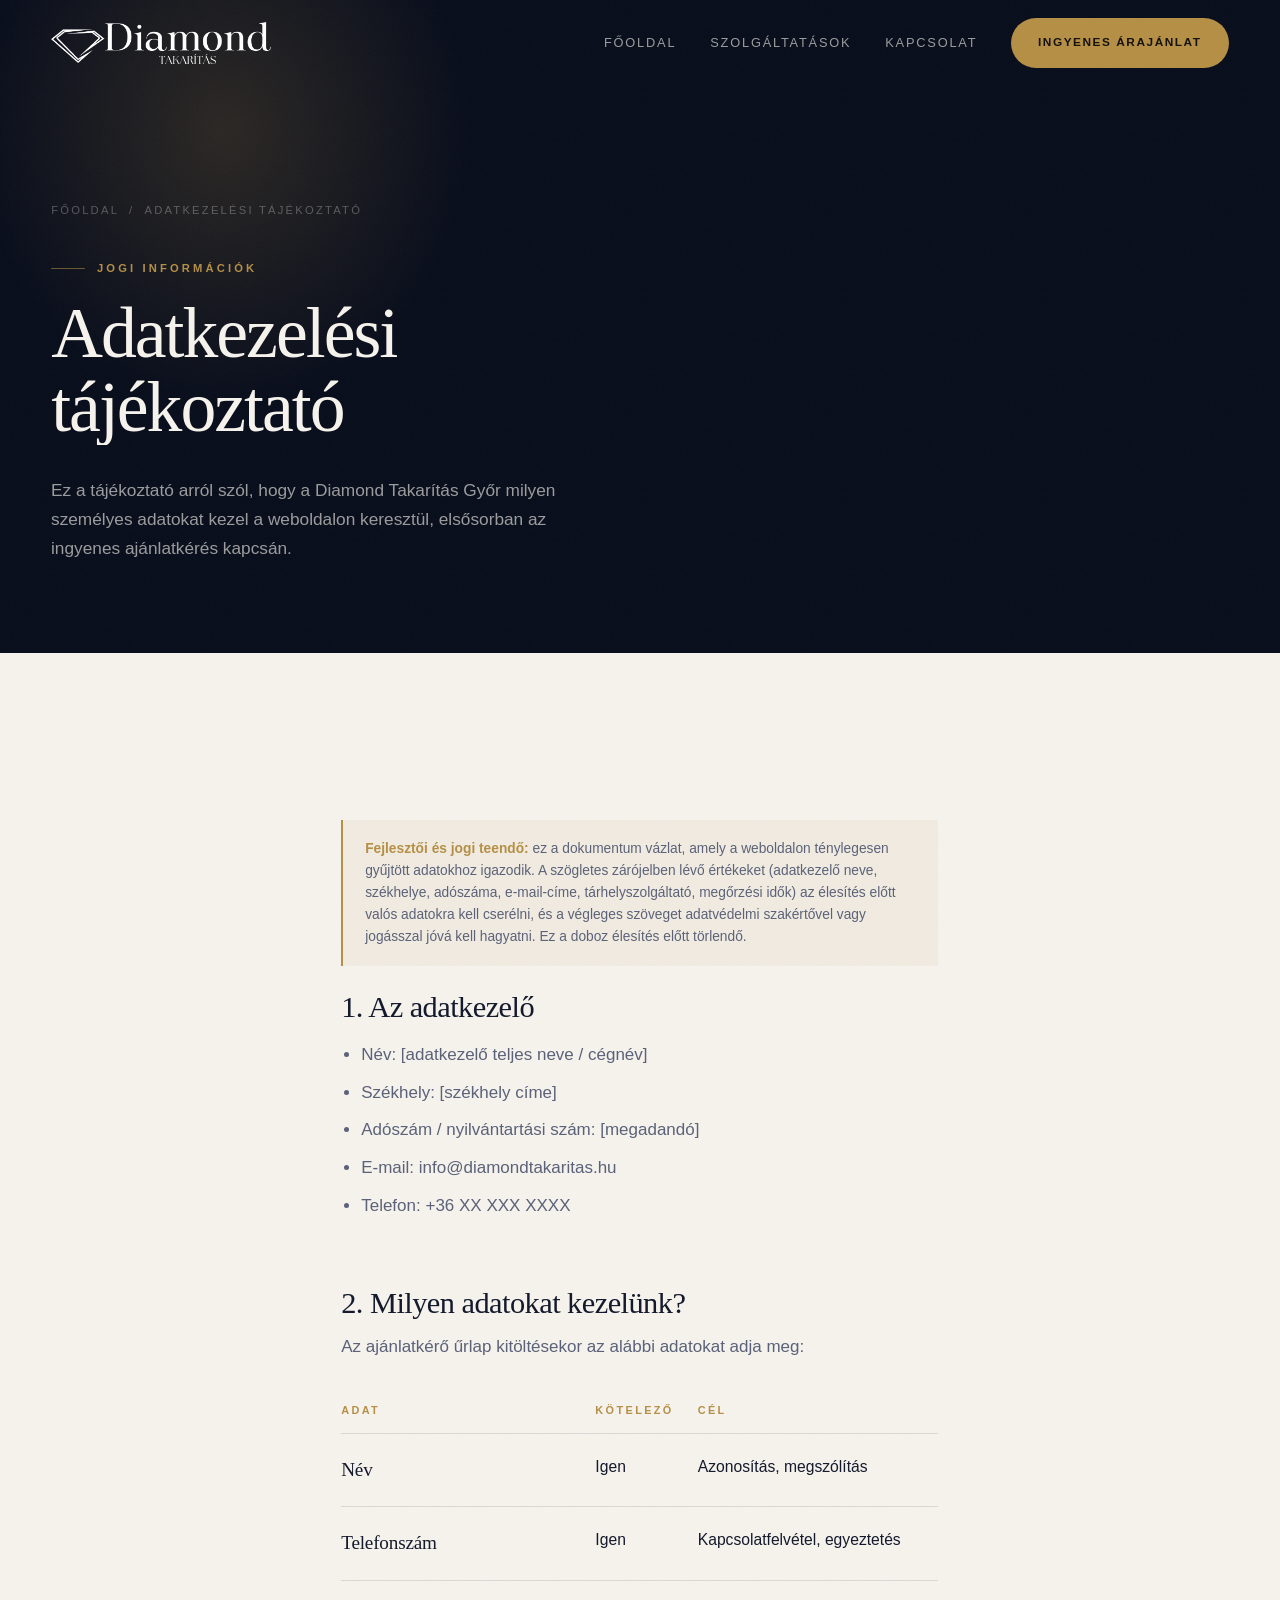
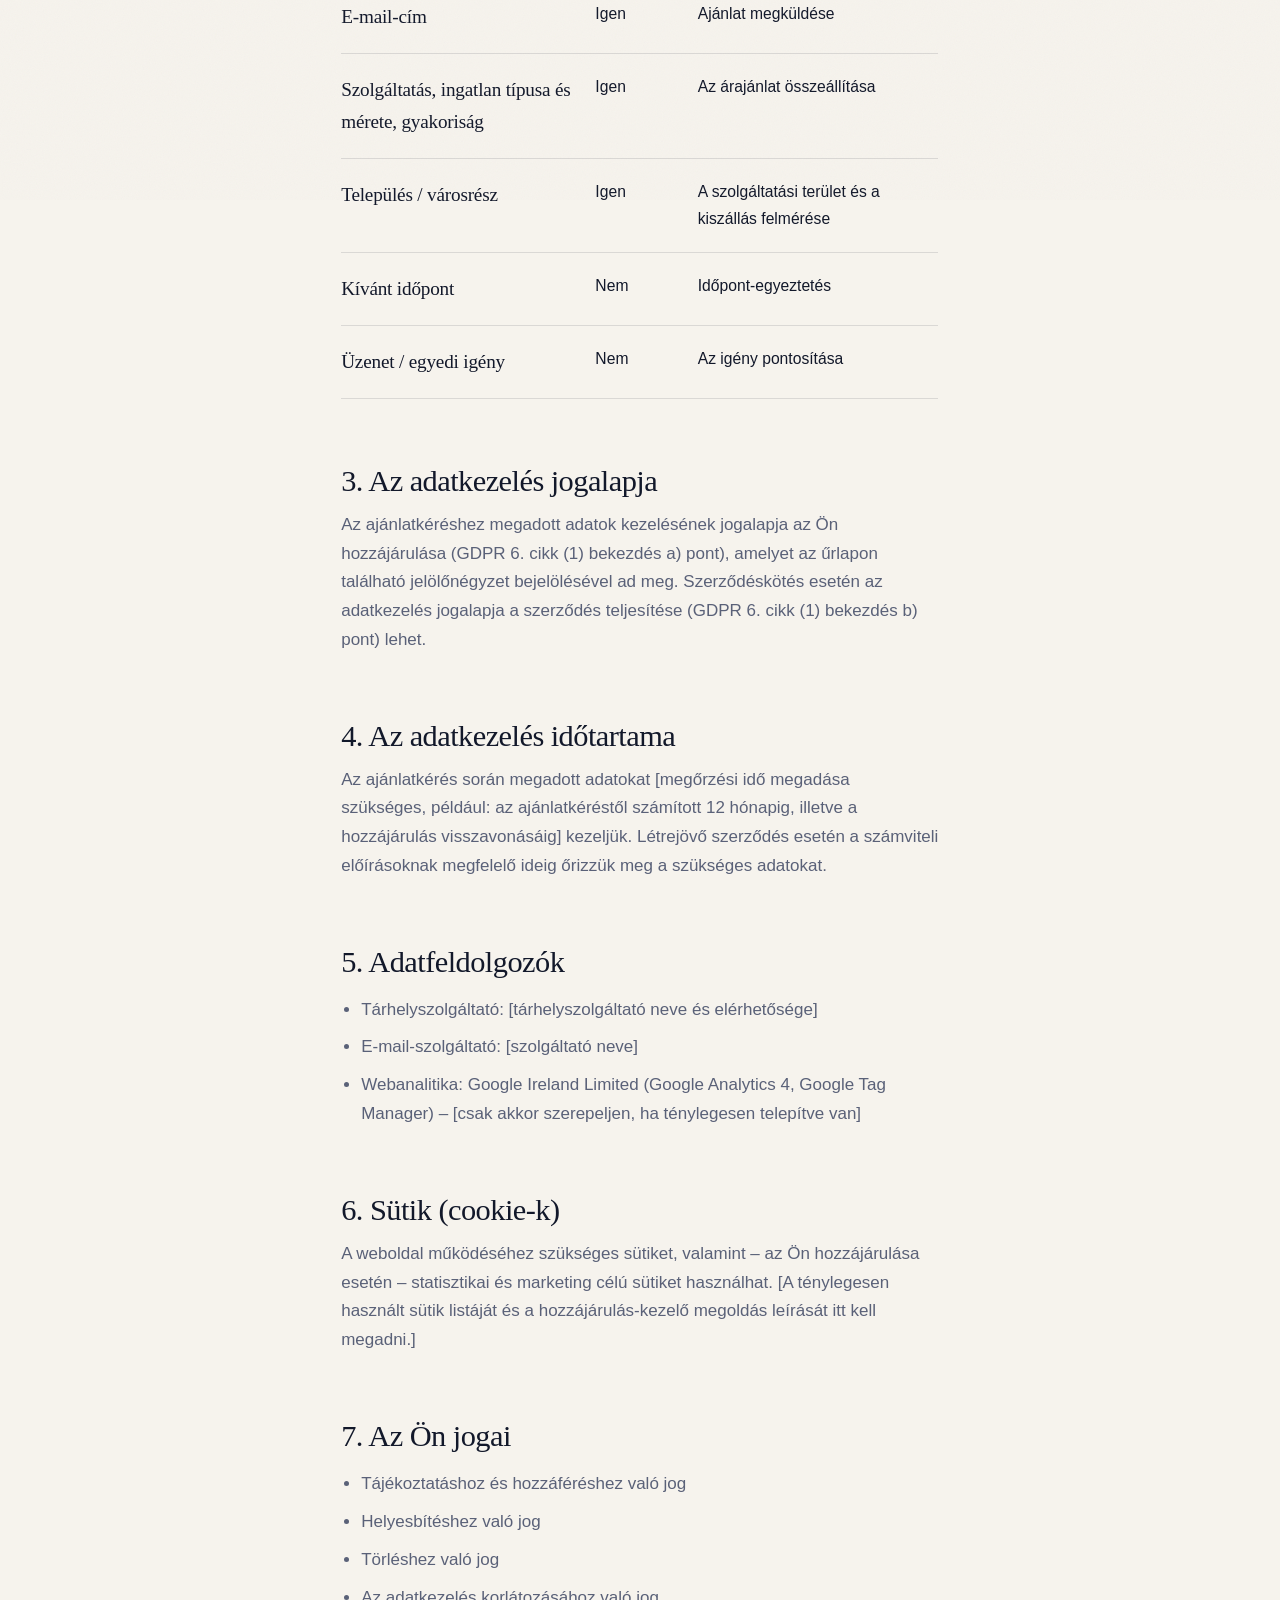
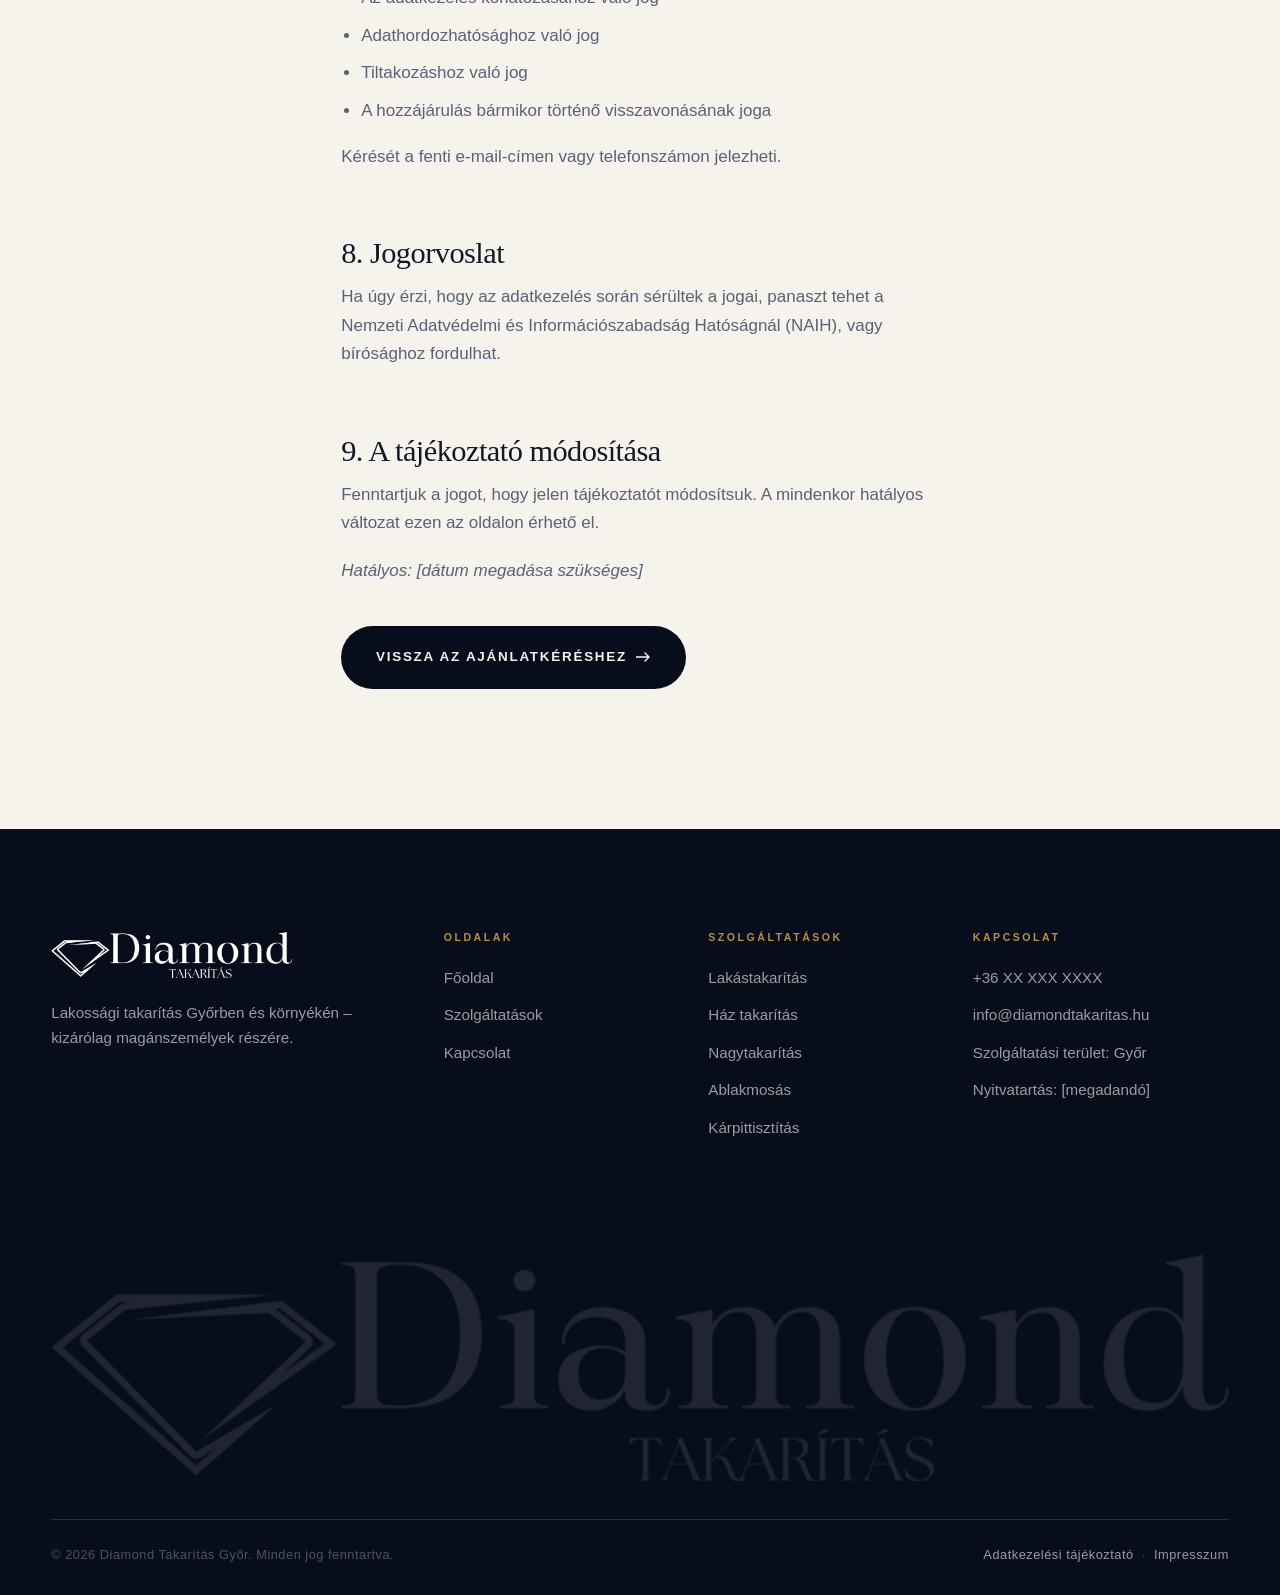
==== site/adatkezelesi-tajekoztato/index.html @ 0cb07acb "Add Diamond Takarítás Győr static site Five-page Hungarian site built from the SEO/content specifica" ====
<!DOCTYPE html>
<html lang="hu">
<head>
<meta charset="utf-8">
<meta name="viewport" content="width=device-width, initial-scale=1">

<!-- ===== SEO metaadatok (specifikáció szerint) ===== -->
<title>Adatkezelési tájékoztató | Diamond Takarítás Győr</title>
<meta name="description" content="A Diamond Takarítás Győr adatkezelési tájékoztatója: milyen adatokat kezelünk az ajánlatkérő űrlapon, milyen célból és meddig.">
<link rel="canonical" href="https://diamondtakaritas.hu/adatkezelesi-tajekoztato/">
<meta name="robots" content="index, follow">

<meta property="og:type" content="website">
<meta property="og:locale" content="hu_HU">
<meta property="og:site_name" content="Diamond Takarítás Győr">
<meta property="og:url" content="https://diamondtakaritas.hu/adatkezelesi-tajekoztato/">
<meta property="og:title" content="Adatkezelési tájékoztató | Diamond Takarítás Győr">
<meta property="og:description" content="Tájékoztatás az ajánlatkéréshez megadott személyes adatok kezeléséről.">
<meta property="og:image" content="https://diamondtakaritas.hu/assets/img/og-diamond-takaritas-gyor.jpg">
<meta property="og:image:width" content="1200">
<meta property="og:image:height" content="630">
<meta property="og:image:alt" content="Világos, rendezett nappali és konyha egy otthonban">
<meta name="twitter:card" content="summary_large_image">

<meta name="theme-color" content="#080D1B">
<link rel="icon" href="../assets/img/favicon.ico" sizes="any">
<link rel="apple-touch-icon" href="../assets/img/apple-touch-icon.png">
<link rel="stylesheet" href="../assets/css/style.css">

<!-- FEJLESZTŐI TEENDŐ: Google Tag Manager konténer (GTM-XXXXXXX) beillesztése ide -->

</head>
<body>

<div class="progress" aria-hidden="true"></div>
<div class="grain" aria-hidden="true"></div>
<a class="skip-link" href="#tartalom">Ugrás a tartalomra</a>

<header class="header">
  <div class="container header__inner">
    <a class="logo" href="../" aria-label="Diamond Takarítás Győr – főoldal">
      <img class="logo__img" src="../assets/img/logo-feher-400.webp"
           srcset="../assets/img/logo-feher-400.webp 400w, ../assets/img/logo-feher-800.webp 800w"
           sizes="200px" width="400" height="76"
           alt="Diamond Takarítás Győr">
    </a>

    <button class="nav-toggle" type="button" aria-expanded="false" aria-controls="fonavigacio" aria-label="Menü megnyitása">
      <span></span><span></span><span></span>
    </button>

    <nav class="nav" id="fonavigacio" aria-label="Fő navigáció">
      <a class="nav__link" href="../">Főoldal</a>
      <a class="nav__link" href="../szolgaltatasok/">Szolgáltatások</a>
      <a class="nav__link" href="../kapcsolat/">Kapcsolat</a>
      <a class="btn" href="../kapcsolat/#arajanlat" data-cta="Ingyenes árajánlat" data-position="fejlec"><span>Ingyenes árajánlat</span></a>
    </nav>
  </div>
</header>

<main id="tartalom">

  <section class="page-head">
    <div class="container page-head__inner">
      <nav class="breadcrumb" aria-label="Morzsamenü">
        <a href="../">Főoldal</a> <span aria-hidden="true">/</span> <span>Adatkezelési tájékoztató</span>
      </nav>
      <span class="label" data-reveal="fade">Jogi információk</span>
      <h1 data-split>Adatkezelési tájékoztató</h1>
      <p data-reveal style="--delay:.3s">Ez a tájékoztató arról szól, hogy a Diamond Takarítás Győr milyen személyes adatokat kezel a weboldalon keresztül, elsősorban az ingyenes ajánlatkérés kapcsán.</p>
    </div>
  </section>

  <section class="section s-ivory">
    <div class="container legal" data-reveal>

      <div class="dev-note">
        <strong>Fejlesztői és jogi teendő:</strong> ez a dokumentum vázlat, amely a weboldalon ténylegesen gyűjtött adatokhoz igazodik. A szögletes zárójelben lévő értékeket (adatkezelő neve, székhelye, adószáma, e-mail-címe, tárhelyszolgáltató, megőrzési idők) az élesítés előtt valós adatokra kell cserélni, és a végleges szöveget adatvédelmi szakértővel vagy jogásszal jóvá kell hagyatni. Ez a doboz élesítés előtt törlendő.
      </div>

      <h2>1. Az adatkezelő</h2>
      <ul>
        <li>Név: [adatkezelő teljes neve / cégnév]</li>
        <li>Székhely: [székhely címe]</li>
        <li>Adószám / nyilvántartási szám: [megadandó]</li>
        <li>E-mail: <a href="mailto:info@diamondtakaritas.hu">info@diamondtakaritas.hu</a></li>
        <li>Telefon: <a href="tel:+36XXXXXXXXX">+36 XX XXX XXXX</a></li>
      </ul>

      <h2>2. Milyen adatokat kezelünk?</h2>
      <p>Az ajánlatkérő űrlap kitöltésekor az alábbi adatokat adja meg:</p>
      <div class="table-wrap">
        <table>
          <thead><tr><th scope="col">Adat</th><th scope="col">Kötelező</th><th scope="col">Cél</th></tr></thead>
          <tbody>
            <tr><th scope="row">Név</th><td>Igen</td><td>Azonosítás, megszólítás</td></tr>
            <tr><th scope="row">Telefonszám</th><td>Igen</td><td>Kapcsolatfelvétel, egyeztetés</td></tr>
            <tr><th scope="row">E-mail-cím</th><td>Igen</td><td>Ajánlat megküldése</td></tr>
            <tr><th scope="row">Szolgáltatás, ingatlan típusa és mérete, gyakoriság</th><td>Igen</td><td>Az árajánlat összeállítása</td></tr>
            <tr><th scope="row">Település / városrész</th><td>Igen</td><td>A szolgáltatási terület és a kiszállás felmérése</td></tr>
            <tr><th scope="row">Kívánt időpont</th><td>Nem</td><td>Időpont-egyeztetés</td></tr>
            <tr><th scope="row">Üzenet / egyedi igény</th><td>Nem</td><td>Az igény pontosítása</td></tr>
          </tbody>
        </table>
      </div>

      <h2>3. Az adatkezelés jogalapja</h2>
      <p>Az ajánlatkéréshez megadott adatok kezelésének jogalapja az Ön hozzájárulása (GDPR 6. cikk (1) bekezdés a) pont), amelyet az űrlapon található jelölőnégyzet bejelölésével ad meg. Szerződéskötés esetén az adatkezelés jogalapja a szerződés teljesítése (GDPR 6. cikk (1) bekezdés b) pont) lehet.</p>

      <h2>4. Az adatkezelés időtartama</h2>
      <p>Az ajánlatkérés során megadott adatokat [megőrzési idő megadása szükséges, például: az ajánlatkéréstől számított 12 hónapig, illetve a hozzájárulás visszavonásáig] kezeljük. Létrejövő szerződés esetén a számviteli előírásoknak megfelelő ideig őrizzük meg a szükséges adatokat.</p>

      <h2>5. Adatfeldolgozók</h2>
      <ul>
        <li>Tárhelyszolgáltató: [tárhelyszolgáltató neve és elérhetősége]</li>
        <li>E-mail-szolgáltató: [szolgáltató neve]</li>
        <li>Webanalitika: Google Ireland Limited (Google Analytics 4, Google Tag Manager) – [csak akkor szerepeljen, ha ténylegesen telepítve van]</li>
      </ul>

      <h2>6. Sütik (cookie-k)</h2>
      <p>A weboldal működéséhez szükséges sütiket, valamint – az Ön hozzájárulása esetén – statisztikai és marketing célú sütiket használhat. [A ténylegesen használt sütik listáját és a hozzájárulás-kezelő megoldás leírását itt kell megadni.]</p>

      <h2>7. Az Ön jogai</h2>
      <ul>
        <li>Tájékoztatáshoz és hozzáféréshez való jog</li>
        <li>Helyesbítéshez való jog</li>
        <li>Törléshez való jog</li>
        <li>Az adatkezelés korlátozásához való jog</li>
        <li>Adathordozhatósághoz való jog</li>
        <li>Tiltakozáshoz való jog</li>
        <li>A hozzájárulás bármikor történő visszavonásának joga</li>
      </ul>
      <p>Kérését a fenti e-mail-címen vagy telefonszámon jelezheti.</p>

      <h2>8. Jogorvoslat</h2>
      <p>Ha úgy érzi, hogy az adatkezelés során sérültek a jogai, panaszt tehet a Nemzeti Adatvédelmi és Információszabadság Hatóságnál (NAIH), vagy bírósághoz fordulhat.</p>

      <h2>9. A tájékoztató módosítása</h2>
      <p>Fenntartjuk a jogot, hogy jelen tájékoztatót módosítsuk. A mindenkor hatályos változat ezen az oldalon érhető el.</p>
      <p><em>Hatályos: [dátum megadása szükséges]</em></p>

      <div class="btn-row">
        <a class="btn btn--ink" href="../kapcsolat/#arajanlat" data-cta="Vissza az ajánlatkéréshez" data-position="jogi-oldal"><span>Vissza az ajánlatkéréshez <svg class="btn__arrow" width="15" height="10" viewBox="0 0 15 10" fill="none" aria-hidden="true"><path d="M0 5h13M9 1l4 4-4 4" stroke="currentColor" stroke-width="1.4" stroke-linecap="round" stroke-linejoin="round"/></svg></span></a>
      </div>
    </div>
  </section>

</main>

<footer class="footer">
  <div class="container">
    <div class="footer__grid">
      <div>
        <a class="logo" href="../"><img class="logo__img" src="../assets/img/logo-feher-400.webp"
           srcset="../assets/img/logo-feher-400.webp 400w, ../assets/img/logo-feher-800.webp 800w"
           sizes="200px" width="400" height="76"
           alt="Diamond Takarítás Győr"></a>
        <p>Lakossági takarítás Győrben és környékén – kizárólag magánszemélyek részére.</p>
      </div>
      <div>
        <h2>Oldalak</h2>
        <ul>
          <li><a href="../">Főoldal</a></li>
          <li><a href="../szolgaltatasok/">Szolgáltatások</a></li>
          <li><a href="../kapcsolat/">Kapcsolat</a></li>
        </ul>
      </div>
      <div>
        <h2>Szolgáltatások</h2>
        <ul>
          <li><a href="../szolgaltatasok/#lakastakaritas">Lakástakarítás</a></li>
          <li><a href="../szolgaltatasok/#haztakaritas">Ház takarítás</a></li>
          <li><a href="../szolgaltatasok/#nagytakaritas">Nagytakarítás</a></li>
          <li><a href="../szolgaltatasok/#ablakmosas">Ablakmosás</a></li>
          <li><a href="../szolgaltatasok/#karpittisztitas">Kárpittisztítás</a></li>
        </ul>
      </div>
      <div>
        <h2>Kapcsolat</h2>
        <ul>
          <li><a href="tel:+36XXXXXXXXX" data-position="lablec">+36 XX XXX XXXX</a></li>
          <li><a href="mailto:info@diamondtakaritas.hu" data-position="lablec">info@diamondtakaritas.hu</a></li>
          <li>Szolgáltatási terület: Győr</li>
          <li>Nyitvatartás: [megadandó]</li>
        </ul>
      </div>
    </div>

    <img class="footer__wordmark" src="../assets/img/logo-feher-800.webp"
         width="800" height="153" alt="" aria-hidden="true" loading="lazy" decoding="async">

    <div class="footer__bottom">
      <span>© 2026 Diamond Takarítás Győr. Minden jog fenntartva.</span>
      <span>
        <a href="../adatkezelesi-tajekoztato/">Adatkezelési tájékoztató</a> &nbsp;·&nbsp;
        <a href="../impresszum/">Impresszum</a>
      </span>
    </div>
  </div>
</footer>

<div class="sticky-bar">
  <a class="btn btn--outline" href="tel:+36XXXXXXXXX" data-cta="Hívjon most" data-position="sticky-mobil"><span>Hívjon most</span></a>
  <a class="btn" href="../kapcsolat/#arajanlat" data-cta="Árajánlatot kérek" data-position="sticky-mobil"><span>Árajánlatot kérek</span></a>
</div>

<script src="../assets/js/main.js" defer></script>
</body>
</html>
---- site/assets/css/style.css ----
/* =========================================================
   Diamond Takarítás Győr
   Design system v2 – "editorial luxe"
   Sötétkék tinta + meleg ivory + visszafogott arany
   ========================================================= */

/* ---------- 1. Tokenek ---------- */

:root {
  /* Színek */
  --ink:        #080D1B;
  --ink-2:      #0E1730;
  --ink-3:      #162244;
  --ivory:      #F6F3ED;
  --ivory-2:    #EFEAE1;
  --paper:      #FFFFFF;

  --gold:       #B58F45;
  --gold-lt:    #D8BC85;
  --gold-glow:  rgba(181, 143, 69, .28);

  --on-ink:     #F6F3ED;
  --on-ink-dim: rgba(246, 243, 237, .62);
  --on-ink-fade:rgba(246, 243, 237, .30);
  --on-paper:   #12182A;
  --on-paper-dim:#5A6178;

  --line-dark:  rgba(246, 243, 237, .14);
  --line-light: rgba(18, 24, 42, .12);

  /* Tipográfia */
  --font-display: "Iowan Old Style", "Palatino Linotype", Palatino, "Book Antiqua", Georgia, "Times New Roman", serif;
  --font-sans: -apple-system, BlinkMacSystemFont, "Segoe UI", Inter, Roboto, "Helvetica Neue", Arial, sans-serif;

  --fs-display: clamp(2.35rem, 5.1vw, 4.5rem);
  --fs-h1:      clamp(2.4rem, 5.6vw, 4.6rem);
  --fs-h2:      clamp(2rem, 4.4vw, 3.6rem);
  --fs-h3:      clamp(1.25rem, 2vw, 1.65rem);
  --fs-lead:    clamp(1.06rem, 1.35vw, 1.28rem);
  --fs-body:    1.0625rem;
  --fs-label:   .7rem;

  /* Ritmus */
  --pad-section: clamp(84px, 11vw, 172px);
  --pad-section-sm: clamp(56px, 7vw, 104px);
  --container: 1340px;
  --gutter: clamp(20px, 4vw, 56px);
  --measure: 64ch;

  /* Mozgás */
  --ease: cubic-bezier(.16, 1, .3, 1);
  --ease-io: cubic-bezier(.65, .05, .36, 1);
  --dur: .8s;

  --radius: 2px;
  --header-h: 86px;
}

/* ---------- 2. Alap ---------- */

*, *::before, *::after { box-sizing: border-box; }

html {
  -webkit-text-size-adjust: 100%;
  scroll-behavior: smooth;
  scroll-padding-top: calc(var(--header-h) + 16px);
}

body {
  margin: 0;
  background: var(--ink);
  color: var(--on-paper);
  font-family: var(--font-sans);
  font-size: var(--fs-body);
  line-height: 1.68;
  font-feature-settings: "kern" 1, "liga" 1;
  -webkit-font-smoothing: antialiased;
  overflow-x: hidden;
}

img { max-width: 100%; height: auto; display: block; }

h1, h2, h3, h4 {
  font-family: var(--font-display);
  font-weight: 500;
  line-height: 1.04;
  letter-spacing: -.018em;
  margin: 0 0 .44em;
  text-wrap: balance;
}
h1 { font-size: var(--fs-h1); }
h2 { font-size: var(--fs-h2); }
h3 { font-size: var(--fs-h3); line-height: 1.2; }

p { margin: 0 0 1.15em; }
p:last-child { margin-bottom: 0; }

a { color: inherit; text-decoration: none; }

:focus-visible {
  outline: 2px solid var(--gold);
  outline-offset: 4px;
}

::selection { background: var(--gold); color: #fff; }

.skip-link {
  position: fixed;
  left: -9999px;
  top: 0;
  z-index: 400;
  background: var(--gold);
  color: #fff;
  padding: 14px 22px;
  font-size: .9rem;
  font-weight: 600;
}
.skip-link:focus { left: 16px; top: 16px; }

/* ---------- 3. Elrendezés ---------- */

.container {
  width: 100%;
  max-width: var(--container);
  margin-inline: auto;
  padding-inline: var(--gutter);
}

.section { padding-block: var(--pad-section); position: relative; }
.section--sm { padding-block: var(--pad-section-sm); }

.s-ink   { background: var(--ink);   color: var(--on-ink); }
.s-ink-2 { background: var(--ink-2); color: var(--on-ink); }
.s-ivory { background: var(--ivory); color: var(--on-paper); }
.s-paper { background: var(--paper); color: var(--on-paper); }

.s-ink h1, .s-ink h2, .s-ink h3, .s-ink-2 h1, .s-ink-2 h2, .s-ink-2 h3 { color: var(--on-ink); }
.s-ink p, .s-ink-2 p { color: var(--on-ink-dim); }

.measure { max-width: var(--measure); }
.lead { font-size: var(--fs-lead); line-height: 1.6; }

/* Kétoszlopos editorial rács: bal sticky cím, jobb tartalom */
.split {
  display: grid;
  grid-template-columns: minmax(0, 5fr) minmax(0, 7fr);
  gap: clamp(32px, 6vw, 96px);
  align-items: start;
}
.split--even { grid-template-columns: repeat(2, minmax(0, 1fr)); }
.split--wide-left { grid-template-columns: minmax(0, 7fr) minmax(0, 5fr); }
@media (max-width: 900px) {
  .split, .split--even, .split--wide-left { grid-template-columns: 1fr; }
}

.sticky-col { position: sticky; top: calc(var(--header-h) + 40px); }
@media (max-width: 900px) { .sticky-col { position: static; } }

/* ---------- 4. Kislabel, hajszálvonal ---------- */

.label {
  display: inline-flex;
  align-items: center;
  gap: 12px;
  font-family: var(--font-sans);
  font-size: var(--fs-label);
  font-weight: 600;
  letter-spacing: .28em;
  text-transform: uppercase;
  color: var(--gold);
  margin-bottom: 1.6em;
}
.label::before {
  content: "";
  width: 34px;
  height: 1px;
  background: currentColor;
  opacity: .55;
}
.label--plain::before { display: none; }

.rule { height: 1px; background: var(--line-light); border: 0; margin: 0; }
.s-ink .rule, .s-ink-2 .rule { background: var(--line-dark); }

.num {
  font-family: var(--font-sans);
  font-size: .72rem;
  font-weight: 600;
  letter-spacing: .2em;
  color: var(--gold);
}

/* ---------- 5. Gombok ---------- */

.btn {
  --btn-bg: var(--gold);
  --btn-fg: #14100A;
  position: relative;
  display: inline-flex;
  align-items: center;
  justify-content: center;
  gap: .8em;
  font-family: var(--font-sans);
  font-size: .84rem;
  font-weight: 600;
  letter-spacing: .13em;
  text-transform: uppercase;
  padding: 19px 34px;
  border: 1px solid transparent;
  border-radius: 999px;
  background: var(--btn-bg);
  color: var(--btn-fg);
  cursor: pointer;
  overflow: hidden;
  isolation: isolate;
  transition: color .45s var(--ease), border-color .45s var(--ease), transform .5s var(--ease);
  will-change: transform;
}
.btn > span { position: relative; z-index: 2; display: inline-flex; align-items: center; gap: .7em; }
.btn::after {
  content: "";
  position: absolute;
  inset: 0;
  z-index: 1;
  background: var(--ink);
  transform: translateY(101%);
  transition: transform .55s var(--ease);
}
.btn:hover::after, .btn:focus-visible::after { transform: translateY(0); }
.btn:hover, .btn:focus-visible { color: var(--on-ink); }

.btn--outline { --btn-bg: transparent; --btn-fg: currentColor; border-color: var(--line-dark); }
.s-ivory .btn--outline, .s-paper .btn--outline { border-color: var(--line-light); }
.btn--outline::after { background: var(--gold); }
.btn--outline:hover, .btn--outline:focus-visible { color: #14100A; border-color: var(--gold); }

.btn--ink { --btn-bg: var(--ink); --btn-fg: var(--on-ink); }
.btn--ink::after { background: var(--gold); }
.btn--ink:hover, .btn--ink:focus-visible { color: #14100A; }

.btn--block { width: 100%; }
.btn__arrow { transition: transform .45s var(--ease); }
.btn:hover .btn__arrow { transform: translateX(5px); }

.btn-row { display: flex; flex-wrap: wrap; gap: 14px; margin-top: 40px; }

/* Szöveges link aláhúzás-animációval */
.link {
  position: relative;
  display: inline-flex;
  align-items: center;
  gap: .6em;
  font-size: .84rem;
  font-weight: 600;
  letter-spacing: .13em;
  text-transform: uppercase;
  color: var(--gold);
  padding-bottom: 4px;
}
.link::after {
  content: "";
  position: absolute;
  left: 0; right: 0; bottom: 0;
  height: 1px;
  background: currentColor;
  transform-origin: right;
  transform: scaleX(1);
  transition: transform .5s var(--ease);
}
.link:hover::after { transform: scaleX(0); transform-origin: left; }

/* ---------- 6. Fejléc ---------- */

.progress {
  position: fixed;
  inset: 0 auto auto 0;
  height: 2px;
  width: 100%;
  transform: scaleX(0);
  transform-origin: left;
  background: linear-gradient(90deg, var(--gold), var(--gold-lt));
  z-index: 210;
  pointer-events: none;
}

.header {
  position: fixed;
  inset: 0 0 auto 0;
  z-index: 200;
  transition: background-color .5s var(--ease), backdrop-filter .5s var(--ease), transform .6s var(--ease), border-color .5s var(--ease);
  border-bottom: 1px solid transparent;
}
.header__inner {
  display: flex;
  align-items: center;
  gap: 26px;
  min-height: var(--header-h);
  transition: min-height .5s var(--ease);
}
.header.is-scrolled {
  background: rgba(8, 13, 27, .82);
  backdrop-filter: saturate(160%) blur(14px);
  border-bottom-color: var(--line-dark);
}
.header.is-scrolled .header__inner { min-height: 68px; }
.header.is-hidden { transform: translateY(-100%); }

/* Világos oldalfej esetén (jogi oldalak scrollnál) marad az ink háttér – egységes. */

.logo { display: inline-flex; align-items: center; margin-right: auto; color: var(--on-ink); }
.logo__img {
  height: 42px;
  width: auto;
  display: block;
  transition: opacity .4s var(--ease), height .5s var(--ease);
}
.logo:hover .logo__img { opacity: .78; }
.header.is-scrolled .logo__img { height: 34px; }
@media (max-width: 900px) { .logo__img { height: 34px; } }

.nav { display: flex; align-items: center; gap: 34px; }
.nav__link {
  position: relative;
  font-size: .8rem;
  font-weight: 500;
  letter-spacing: .14em;
  text-transform: uppercase;
  color: var(--on-ink-dim);
  padding: 6px 0;
  transition: color .4s var(--ease);
}
.nav__link::after {
  content: "";
  position: absolute;
  left: 0; bottom: 0;
  width: 100%;
  height: 1px;
  background: var(--gold);
  transform: scaleX(0);
  transform-origin: right;
  transition: transform .5s var(--ease);
}
.nav__link:hover { color: var(--on-ink); }
.nav__link:hover::after { transform: scaleX(1); transform-origin: left; }
.nav__link[aria-current="page"] { color: var(--on-ink); }
.nav__link[aria-current="page"]::after { transform: scaleX(1); }

.header .btn { padding: 14px 26px; font-size: .74rem; }

.nav-toggle {
  display: none;
  flex-direction: column;
  justify-content: center;
  gap: 6px;
  width: 46px;
  height: 46px;
  padding: 0;
  border: 1px solid var(--line-dark);
  border-radius: 50%;
  background: transparent;
  cursor: pointer;
}
.nav-toggle span {
  display: block;
  width: 18px;
  height: 1.5px;
  margin-inline: auto;
  background: var(--on-ink);
  transition: transform .45s var(--ease), opacity .3s var(--ease);
}
.nav-toggle[aria-expanded="true"] span:nth-child(1) { transform: translateY(7.5px) rotate(45deg); }
.nav-toggle[aria-expanded="true"] span:nth-child(2) { opacity: 0; }
.nav-toggle[aria-expanded="true"] span:nth-child(3) { transform: translateY(-7.5px) rotate(-45deg); }

@media (max-width: 900px) {
  .nav-toggle { display: flex; }
  /* A teljes képernyős menü fölött maradnak, hogy a bezárás mindig elérhető legyen */
  .header .logo, .nav-toggle { position: relative; z-index: 2; }
  .nav {
    position: fixed;
    inset: 0;
    flex-direction: column;
    align-items: flex-start;
    justify-content: center;
    gap: 6px;
    padding: 0 var(--gutter);
    background: var(--ink);
    clip-path: inset(0 0 100% 0);
    transition: clip-path .8s var(--ease);
    pointer-events: none;
  }
  .nav[data-open="true"] { clip-path: inset(0 0 0 0); pointer-events: auto; }
  .nav__link {
    font-family: var(--font-display);
    font-size: clamp(2.1rem, 9vw, 3.2rem);
    letter-spacing: -.02em;
    text-transform: none;
    color: var(--on-ink);
    padding: 12px 0;
    opacity: 0;
    transform: translateY(24px);
    transition: opacity .6s var(--ease), transform .6s var(--ease);
  }
  .nav[data-open="true"] .nav__link { opacity: 1; transform: none; transition-delay: calc(.12s + var(--i, 0) * .07s); }
  .nav__link::after { display: none; }
  .nav .btn {
    margin-top: 30px;
    opacity: 0;
    transform: translateY(24px);
    transition: opacity .6s var(--ease) .35s, transform .6s var(--ease) .35s;
  }
  .nav[data-open="true"] .btn { opacity: 1; transform: none; }
}

/* ---------- 7. Hero ---------- */

.hero {
  position: relative;
  min-height: 100svh;
  display: flex;
  align-items: flex-end;
  padding-top: calc(var(--header-h) + 40px);
  padding-bottom: clamp(36px, 5vw, 72px);
  background: var(--ink);
  color: var(--on-ink);
  overflow: hidden;
}
.hero__bg {
  position: absolute;
  inset: 0;
  background:
    radial-gradient(60% 55% at 78% 18%, var(--gold-glow) 0%, transparent 62%),
    radial-gradient(70% 60% at 12% 92%, rgba(22, 34, 68, .85) 0%, transparent 64%),
    linear-gradient(180deg, #070B18 0%, #0B1226 100%);
  background-color: var(--ink);
  pointer-events: none;
}
.hero__grid-lines {
  position: absolute;
  inset: 0;
  background-image: linear-gradient(90deg, var(--line-dark) 1px, transparent 1px);
  background-size: 25% 100%;
  opacity: .5;
  pointer-events: none;
}
.hero__inner {
  position: relative;
  z-index: 2;
  width: 100%;
  display: grid;
  grid-template-columns: minmax(0, 8fr) minmax(0, 4fr);
  gap: clamp(30px, 4vw, 70px);
  align-items: end;
}
@media (max-width: 980px) { .hero__inner { grid-template-columns: 1fr; } }

.hero h1 {
  font-size: var(--fs-display);
  line-height: .98;
  letter-spacing: -.03em;
  margin-bottom: .34em;
  color: var(--on-ink);
}
.hero h1 em {
  font-style: italic;
  color: var(--gold-lt);
}
.hero__lead { max-width: 46ch; color: var(--on-ink-dim); font-size: var(--fs-lead); }

.hero__meta {
  display: flex;
  flex-wrap: wrap;
  gap: 10px 34px;
  margin-top: 44px;
  padding-top: 22px;
  border-top: 1px solid var(--line-dark);
  font-size: .76rem;
  letter-spacing: .16em;
  text-transform: uppercase;
  color: var(--on-ink-fade);
}
.hero__meta span { display: inline-flex; align-items: center; gap: 9px; }
.hero__meta span::before { content: ""; width: 4px; height: 4px; border-radius: 50%; background: var(--gold); }

.hero__media { position: relative; }
.frame {
  position: relative;
  overflow: hidden;
  background: var(--ink-2);
  aspect-ratio: 3 / 4;
}
.frame::after {
  content: "";
  position: absolute;
  inset: 14px;
  border: 1px solid rgba(216, 188, 133, .35);
  pointer-events: none;
  z-index: 3;
}
.frame img { width: 100%; height: 100%; object-fit: cover; transform: scale(1.04); transition: transform 1.4s var(--ease); }
.frame:hover img { transform: scale(1); }
@media (max-width: 980px) { .frame { aspect-ratio: 16 / 11; } }

.placeholder {
  position: absolute;
  inset: 0;
  display: flex;
  flex-direction: column;
  align-items: center;
  justify-content: center;
  gap: 10px;
  text-align: center;
  padding: 34px;
  font-size: .82rem;
  line-height: 1.65;
  color: var(--on-ink-fade);
  background:
    repeating-linear-gradient(135deg, rgba(246,243,237,.035) 0 14px, transparent 14px 28px),
    linear-gradient(155deg, var(--ink-3), var(--ink));
}
.placeholder strong { display: block; color: var(--gold-lt); font-family: var(--font-display); font-size: 1.1rem; font-weight: 500; letter-spacing: .02em; }

/* Görgetés-jelző: a hero meta-sorának jobb szélén ül */
.scroll-cue {
  margin-left: auto;
  display: inline-flex;
  align-items: center;
  gap: 12px;
  font-size: .66rem;
  letter-spacing: .3em;
  text-transform: uppercase;
  color: var(--on-ink-fade);
}
.scroll-cue::before { display: none; }
.scroll-cue i {
  display: block;
  width: 1px;
  height: 22px;
  background: linear-gradient(180deg, var(--gold), transparent);
  animation: cue 2.4s var(--ease-io) infinite;
  transform-origin: top;
}
@keyframes cue {
  0%   { transform: scaleY(0); opacity: 0; }
  35%  { transform: scaleY(1); opacity: 1; }
  100% { transform: scaleY(1) translateY(22px); opacity: 0; }
}
@media (max-width: 980px) { .hero__meta .scroll-cue { display: none; } }

/* ---------- 8. Marquee ---------- */

.marquee {
  display: flex;
  overflow: hidden;
  padding-block: clamp(20px, 2.4vw, 32px);
  background: var(--ink-2);
  border-block: 1px solid var(--line-dark);
  user-select: none;
}
.marquee__track {
  display: flex;
  flex: none;
  gap: 44px;
  padding-right: 44px;
  align-items: center;
  animation: marquee 34s linear infinite;
}
.marquee:hover .marquee__track { animation-play-state: paused; }
.marquee__item {
  display: inline-flex;
  align-items: center;
  gap: 44px;
  font-family: var(--font-display);
  font-size: clamp(1.1rem, 2vw, 1.7rem);
  letter-spacing: .01em;
  color: var(--on-ink);
  white-space: nowrap;
}
.marquee__item::after { content: "✦"; color: var(--gold); font-size: .72em; }
@keyframes marquee { to { transform: translateX(-100%); } }

/* ---------- 9. Számozott index sorok ---------- */

.index { border-top: 1px solid var(--line-dark); }
.s-ivory .index, .s-paper .index { border-top-color: var(--line-light); }

.index__row {
  position: relative;
  display: grid;
  grid-template-columns: 76px minmax(0, 4fr) minmax(0, 5fr) 56px;
  gap: 24px;
  align-items: center;
  padding: clamp(24px, 3vw, 40px) 0;
  border-bottom: 1px solid var(--line-dark);
  isolation: isolate;
  transition: padding-inline .6s var(--ease), color .5s var(--ease);
}
.s-ivory .index__row, .s-paper .index__row { border-bottom-color: var(--line-light); }
.index__row::before {
  content: "";
  position: absolute;
  inset: 0;
  z-index: -1;
  background: linear-gradient(90deg, rgba(181,143,69,.16), rgba(181,143,69,0));
  transform: scaleX(0);
  transform-origin: left;
  transition: transform .7s var(--ease);
}
a.index__row:hover::before { transform: scaleX(1); }
a.index__row:hover { padding-inline: clamp(10px, 2vw, 26px); }

.index__num { font-size: .72rem; letter-spacing: .2em; color: var(--gold); }
.index__title { font-family: var(--font-display); font-size: clamp(1.5rem, 3.1vw, 2.4rem); line-height: 1.1; letter-spacing: -.02em; }
.index__desc { color: var(--on-ink-dim); font-size: .98rem; }
.s-ivory .index__desc, .s-paper .index__desc { color: var(--on-paper-dim); }
.index__arrow {
  justify-self: end;
  width: 46px; height: 46px;
  display: grid; place-items: center;
  border: 1px solid var(--line-dark);
  border-radius: 50%;
  color: var(--gold);
  transition: background-color .5s var(--ease), transform .5s var(--ease), border-color .5s var(--ease);
}
.s-ivory .index__arrow { border-color: var(--line-light); }
a.index__row:hover .index__arrow { background: var(--gold); color: var(--ink); border-color: var(--gold); transform: rotate(-45deg); }

@media (max-width: 860px) {
  .index__row { grid-template-columns: 44px minmax(0, 1fr) 44px; gap: 8px 16px; align-items: start; }
  .index__num { grid-column: 1; grid-row: 1; padding-top: .55em; }
  .index__title { grid-column: 2; grid-row: 1; }
  .index__desc { grid-column: 2; grid-row: 2; }
  .index__arrow { grid-column: 3; grid-row: 1 / span 2; align-self: center; width: 40px; height: 40px; }
}

/* ---------- 10. Feature sorok (01/02/03) ---------- */

.feature {
  display: grid;
  grid-template-columns: 64px minmax(0, 1fr);
  gap: clamp(16px, 3vw, 36px);
  padding-block: clamp(26px, 3.4vw, 42px);
  border-top: 1px solid var(--line-light);
}
.s-ink .feature, .s-ink-2 .feature { border-top-color: var(--line-dark); }
.feature:last-child { border-bottom: 1px solid var(--line-light); }
.s-ink .feature:last-child, .s-ink-2 .feature:last-child { border-bottom-color: var(--line-dark); }
.feature h3 { margin-bottom: .5em; }
.feature p { color: var(--on-paper-dim); margin: 0; }
.s-ink .feature p, .s-ink-2 .feature p { color: var(--on-ink-dim); }
@media (max-width: 560px) { .feature { grid-template-columns: 1fr; gap: 10px; } }

/* ---------- 11. Kártyák / panelek ---------- */

.panel {
  position: relative;
  padding: clamp(28px, 3.4vw, 46px);
  background: var(--paper);
  border: 1px solid var(--line-light);
  transition: transform .7s var(--ease), box-shadow .7s var(--ease);
}
.s-ink .panel, .s-ink-2 .panel {
  background: rgba(246, 243, 237, .035);
  border-color: var(--line-dark);
}
.panel--hover:hover { transform: translateY(-6px); box-shadow: 0 30px 70px rgba(8, 13, 27, .12); }
.panel + .panel { margin-top: 20px; }
.panel h3 { margin-top: 0; }
.panel:has(.panel__num) h3 { padding-right: 56px; }
.panel p { color: var(--on-paper-dim); }
.s-ink .panel p, .s-ink-2 .panel p { color: var(--on-ink-dim); }
.panel__num {
  position: absolute;
  top: clamp(20px, 2.4vw, 30px);
  right: clamp(20px, 2.4vw, 30px);
  font-family: var(--font-display);
  font-size: 2.6rem;
  line-height: 1;
  color: var(--gold);
  opacity: .22;
}

.grid { display: grid; gap: clamp(18px, 2vw, 26px); }
.grid--2 { grid-template-columns: repeat(auto-fit, minmax(300px, 1fr)); }
.grid--3 { grid-template-columns: repeat(auto-fit, minmax(280px, 1fr)); }

/* ---------- 12. Checklist ---------- */

.checklist { list-style: none; margin: 0; padding: 0; }
.checklist li {
  position: relative;
  padding: 15px 0 15px 42px;
  border-bottom: 1px solid var(--line-light);
}
.s-ink .checklist li, .s-ink-2 .checklist li { border-bottom-color: var(--line-dark); color: var(--on-ink-dim); }
.checklist li:first-child { padding-top: 0; }
.checklist li:first-child::before { top: 5px; }
.checklist li:last-child { border-bottom: 0; padding-bottom: 0; }
.checklist li::before {
  content: "";
  position: absolute;
  left: 4px;
  top: 20px;
  width: 9px;
  height: 5px;
  border-left: 1.5px solid var(--gold);
  border-bottom: 1.5px solid var(--gold);
  transform: rotate(-45deg);
}

/* ---------- 13. Nagy állítás ---------- */

.statement {
  font-family: var(--font-display);
  font-size: clamp(1.9rem, 4.4vw, 3.6rem);
  line-height: 1.1;
  letter-spacing: -.025em;
  max-width: 20ch;
}
.statement em { font-style: italic; color: var(--gold); }

.quote-wide {
  font-family: var(--font-display);
  font-size: clamp(1.5rem, 3vw, 2.5rem);
  line-height: 1.24;
  letter-spacing: -.02em;
  max-width: 26ch;
}

/* ---------- 14. Táblázat (hajszálvonalas) ---------- */

.table-wrap { overflow-x: auto; }
table { width: 100%; border-collapse: collapse; min-width: 560px; }
caption { text-align: left; }
th, td {
  text-align: left;
  padding: 20px 24px 20px 0;
  border-bottom: 1px solid var(--line-light);
  vertical-align: top;
  font-size: .98rem;
}
.s-ink th, .s-ink td, .s-ink-2 th, .s-ink-2 td { border-bottom-color: var(--line-dark); color: var(--on-ink-dim); }
thead th {
  font-family: var(--font-sans);
  font-size: .68rem;
  font-weight: 600;
  letter-spacing: .22em;
  text-transform: uppercase;
  color: var(--gold);
  padding-bottom: 14px;
}
tbody th {
  font-family: var(--font-display);
  font-size: 1.2rem;
  font-weight: 500;
  letter-spacing: -.01em;
  color: var(--on-paper);
}
.s-ink tbody th, .s-ink-2 tbody th { color: var(--on-ink); }
tbody tr { transition: background-color .5s var(--ease); }
tbody tr:hover { background: rgba(181, 143, 69, .06); }

/* ---------- 15. Akkordeon ---------- */

.faq { border-top: 1px solid var(--line-light); }
.s-ink .faq, .s-ink-2 .faq { border-top-color: var(--line-dark); }
.faq details { border-bottom: 1px solid var(--line-light); }
.s-ink .faq details, .s-ink-2 .faq details { border-bottom-color: var(--line-dark); }
.faq summary {
  position: relative;
  display: flex;
  align-items: baseline;
  gap: 20px;
  cursor: pointer;
  list-style: none;
  padding: clamp(22px, 2.6vw, 32px) 60px clamp(22px, 2.6vw, 32px) 0;
  font-family: var(--font-display);
  font-size: clamp(1.15rem, 2.1vw, 1.65rem);
  line-height: 1.24;
  letter-spacing: -.015em;
  transition: color .4s var(--ease);
}
.faq summary::-webkit-details-marker { display: none; }
.faq summary:hover { color: var(--gold); }
.faq summary .num { flex: none; }
.faq summary::after {
  content: "";
  position: absolute;
  right: 6px;
  top: 50%;
  width: 13px;
  height: 13px;
  margin-top: -6px;
  background:
    linear-gradient(var(--gold), var(--gold)) center/100% 1px no-repeat,
    linear-gradient(var(--gold), var(--gold)) center/1px 100% no-repeat;
  transition: transform .5s var(--ease);
}
.faq details[open] summary::after { transform: rotate(135deg); }
.faq__body {
  padding: 0 clamp(40px, 8vw, 120px) clamp(24px, 3vw, 36px) 44px;
  color: var(--on-paper-dim);
  max-width: 78ch;
}
.s-ink .faq__body, .s-ink-2 .faq__body { color: var(--on-ink-dim); }
.faq details[open] .faq__body { animation: fade-up .6s var(--ease) both; }
@keyframes fade-up { from { opacity: 0; transform: translateY(10px); } }

/* ---------- 16. CTA blokk ---------- */

.cta {
  position: relative;
  overflow: hidden;
  background: var(--ink);
  color: var(--on-ink);
  padding-block: clamp(76px, 10vw, 150px);
}
.cta::before {
  content: "";
  position: absolute;
  inset: -30% -10% auto 40%;
  height: 90%;
  background: radial-gradient(closest-side, var(--gold-glow), transparent 72%);
  pointer-events: none;
}
.cta__inner { position: relative; z-index: 2; }
.cta h2 { font-size: clamp(2.2rem, 5.6vw, 4.6rem); max-width: 18ch; }
.cta p { max-width: 52ch; color: var(--on-ink-dim); }

/* ---------- 17. Oldalfej (aloldalak) ---------- */

.page-head {
  position: relative;
  background: var(--ink);
  color: var(--on-ink);
  padding-top: calc(var(--header-h) + clamp(60px, 9vw, 130px));
  padding-bottom: clamp(50px, 7vw, 96px);
  overflow: hidden;
}
.page-head::before {
  content: "";
  position: absolute;
  inset: -40% 55% auto -10%;
  height: 120%;
  background: radial-gradient(closest-side, rgba(181,143,69,.20), transparent 70%);
  pointer-events: none;
}
.page-head__inner { position: relative; z-index: 2; }
.page-head h1 { font-size: var(--fs-h1); letter-spacing: -.028em; max-width: 17ch; }
.page-head p { max-width: 58ch; color: var(--on-ink-dim); font-size: var(--fs-lead); }

.breadcrumb {
  display: flex;
  gap: 10px;
  font-size: .7rem;
  letter-spacing: .2em;
  text-transform: uppercase;
  color: var(--on-ink-fade);
  margin-bottom: 30px;
}
.breadcrumb a:hover { color: var(--gold); }

/* Horgony-navigáció */
.anchor-nav { display: flex; flex-wrap: wrap; gap: 10px; margin-top: 44px; }
.anchor-nav a {
  padding: 11px 21px;
  border: 1px solid var(--line-dark);
  border-radius: 999px;
  font-size: .74rem;
  letter-spacing: .14em;
  text-transform: uppercase;
  color: var(--on-ink-dim);
  transition: color .45s var(--ease), border-color .45s var(--ease), background-color .45s var(--ease);
}
.anchor-nav a:hover { color: var(--ink); background: var(--gold); border-color: var(--gold); }

/* Sticky oldalsó index (szolgáltatások) */
.side-index { list-style: none; margin: 0; padding: 0; border-top: 1px solid var(--line-light); }
.side-index li { border-bottom: 1px solid var(--line-light); }
.side-index a {
  display: flex;
  align-items: baseline;
  gap: 16px;
  padding: 14px 0;
  font-size: .95rem;
  color: var(--on-paper-dim);
  transition: color .4s var(--ease), padding-left .5s var(--ease);
}
.side-index a:hover, .side-index a.is-active { color: var(--on-paper); padding-left: 8px; }
.side-index a.is-active .num { color: var(--gold); }
.side-index a::before {
  content: "";
  width: 0;
  height: 1px;
  background: var(--gold);
  transition: width .5s var(--ease);
  align-self: center;
}
.side-index a.is-active::before { width: 22px; }

/* Szolgáltatás blokk */
.service { scroll-margin-top: calc(var(--header-h) + 30px); padding-block: clamp(56px, 8vw, 120px); border-top: 1px solid var(--line-light); }
.service:first-of-type { border-top: 0; }
.service__num { font-family: var(--font-display); font-size: clamp(2.6rem, 6vw, 5rem); line-height: 1; color: var(--gold); opacity: .3; margin-bottom: .2em; }

/* ---------- 18. Űrlap ---------- */

.form-card {
  background: var(--paper);
  border: 1px solid var(--line-light);
  padding: clamp(26px, 3.6vw, 52px);
  scroll-margin-top: calc(var(--header-h) + 24px);
}

.form-card__logo {
  width: 190px;
  height: auto;
  display: block;
  margin-bottom: clamp(26px, 3vw, 38px);
  padding-bottom: clamp(20px, 2.4vw, 28px);
  border-bottom: 1px solid var(--line-light);
}

.form-grid { display: grid; grid-template-columns: 1fr 1fr; gap: 30px 26px; }
@media (max-width: 620px) { .form-grid { grid-template-columns: 1fr; } }
.field--full { grid-column: 1 / -1; }

.field { position: relative; }
.field label {
  display: block;
  font-size: .68rem;
  font-weight: 600;
  letter-spacing: .2em;
  text-transform: uppercase;
  color: var(--on-paper-dim);
  margin-bottom: 10px;
}
.field .req { color: var(--gold); }
.field .hint { display: block; text-transform: none; letter-spacing: 0; font-size: .82rem; font-weight: 400; color: var(--on-paper-dim); margin-top: 8px; }

.field input,
.field select,
.field textarea {
  width: 100%;
  font: inherit;
  font-size: 1rem;
  color: var(--on-paper);
  background: transparent;
  border: 0;
  border-bottom: 1px solid var(--line-light);
  border-radius: 0;
  padding: 10px 0;
  transition: border-color .45s var(--ease);
  appearance: none;
}
.field select {
  background-image: linear-gradient(45deg, transparent 50%, var(--gold) 50%), linear-gradient(135deg, var(--gold) 50%, transparent 50%);
  background-position: calc(100% - 12px) 19px, calc(100% - 7px) 19px;
  background-size: 5px 5px, 5px 5px;
  background-repeat: no-repeat;
  padding-right: 28px;
  cursor: pointer;
}
.field textarea { min-height: 108px; resize: vertical; }
.field input:hover, .field select:hover, .field textarea:hover { border-bottom-color: rgba(18,24,42,.28); }
.field input:focus, .field select:focus, .field textarea:focus { outline: none; border-bottom-color: var(--gold); border-bottom-width: 1.5px; }
.field input[aria-invalid="true"], .field select[aria-invalid="true"], .field textarea[aria-invalid="true"] { border-bottom-color: #B0362A; }
.field .error { display: none; color: #B0362A; font-size: .82rem; margin-top: 8px; }
.field .error[data-visible="true"] { display: block; animation: fade-up .4s var(--ease) both; }

.consent { grid-column: 1 / -1; display: grid; grid-template-columns: auto 1fr; gap: 14px; align-items: start; }
.consent input { width: 20px; height: 20px; margin: 2px 0 0; accent-color: var(--gold); flex: none; }
.consent label { grid-column: 2; text-transform: none; letter-spacing: 0; font-size: .95rem; font-weight: 400; color: var(--on-paper); line-height: 1.6; margin: 0; }
.consent label a { color: var(--gold); text-decoration: underline; text-underline-offset: 3px; }
.consent .error { grid-column: 2; }

.hp-field { position: absolute; left: -9999px; width: 1px; height: 1px; overflow: hidden; }

.form-success { display: none; padding: clamp(30px, 4vw, 56px) 0; text-align: center; }
.form-success[data-visible="true"] { display: block; animation: fade-up .7s var(--ease) both; }
.success-mark {
  width: 78px;
  height: auto;
  margin: 0 auto 26px;
  display: block;
}

/* Kapcsolat lista */
.contact-list { list-style: none; margin: 0; padding: 0; border-top: 1px solid var(--line-light); }
.s-ink .contact-list { border-top-color: var(--line-dark); }
.contact-list li { padding: 22px 0; border-bottom: 1px solid var(--line-light); }
.s-ink .contact-list li { border-bottom-color: var(--line-dark); }
.contact-list strong {
  display: block;
  font-size: .66rem;
  font-weight: 600;
  letter-spacing: .22em;
  text-transform: uppercase;
  color: var(--gold);
  margin-bottom: 8px;
}
.contact-list .big {
  font-family: var(--font-display);
  font-size: clamp(1.2rem, 2.2vw, 1.6rem);
  letter-spacing: -.01em;
  transition: color .4s var(--ease);
  display: inline-block;
}
a.big:hover { color: var(--gold); }

/* ---------- 19. Lábléc ---------- */

.footer {
  background: var(--ink);
  color: var(--on-ink-dim);
  padding-top: clamp(60px, 8vw, 110px);
  padding-bottom: 30px;
  font-size: .95rem;
  overflow: hidden;
}
.footer a { transition: color .4s var(--ease); }
.footer a:hover { color: var(--gold); }
.footer__grid {
  display: grid;
  grid-template-columns: 1.6fr 1fr 1fr 1.2fr;
  gap: clamp(28px, 4vw, 56px);
  padding-bottom: clamp(40px, 6vw, 80px);
}
@media (max-width: 900px) { .footer__grid { grid-template-columns: 1fr 1fr; } }
@media (max-width: 560px) { .footer__grid { grid-template-columns: 1fr; } }
.footer h2 {
  font-family: var(--font-sans);
  font-size: .66rem;
  font-weight: 600;
  letter-spacing: .24em;
  text-transform: uppercase;
  color: var(--gold);
  margin-bottom: 22px;
}
.footer ul { list-style: none; margin: 0; padding: 0; display: grid; gap: 12px; }
.footer .logo { margin-bottom: 22px; }
.footer .logo__img { height: 46px; }
.footer__wordmark {
  display: block;
  width: 100%;
  height: auto;
  opacity: .1;
  margin: clamp(16px, 3vw, 44px) 0 clamp(22px, 3vw, 38px);
  user-select: none;
  pointer-events: none;
}
.footer__bottom {
  display: flex;
  flex-wrap: wrap;
  gap: 12px 28px;
  justify-content: space-between;
  padding-top: 24px;
  border-top: 1px solid var(--line-dark);
  font-size: .8rem;
  letter-spacing: .04em;
  color: var(--on-ink-fade);
}
.footer__bottom a { color: var(--on-ink-dim); }

/* ---------- 20. Mobil sticky sáv ---------- */

.sticky-bar {
  display: none;
  position: fixed;
  left: 0; right: 0; bottom: 0;
  z-index: 190;
  gap: 8px;
  padding: 10px 12px calc(10px + env(safe-area-inset-bottom));
  background: rgba(8, 13, 27, .93);
  backdrop-filter: blur(14px);
  border-top: 1px solid var(--line-dark);
  color: var(--on-ink);
  transform: translateY(110%);
  transition: transform .6s var(--ease);
}
.sticky-bar.is-visible { transform: translateY(0); }
.sticky-bar .btn { flex: 1; padding: 16px 8px; font-size: .72rem; letter-spacing: .1em; }
@media (max-width: 760px) {
  .sticky-bar { display: flex; }
  .footer { padding-bottom: 96px; }
}

/* ---------- 21. Fejlesztői jelölés ---------- */

.dev-note {
  border-left: 2px solid var(--gold);
  background: rgba(181, 143, 69, .07);
  padding: 18px 22px;
  margin: 26px 0;
  font-size: .86rem;
  line-height: 1.6;
  color: var(--on-paper-dim);
}
.s-ink .dev-note, .s-ink-2 .dev-note { color: var(--on-ink-dim); }
.dev-note strong { color: var(--gold); }
.dev-note code { font-size: .92em; background: rgba(18,24,42,.06); padding: 1px 5px; }

/* ---------- 22. Jogi oldalak ---------- */

.legal { max-width: 74ch; }
.legal h2 { font-size: clamp(1.4rem, 2.4vw, 1.9rem); margin-top: 2.2em; }
.legal h2:first-of-type { margin-top: 0; }
.legal h3 { margin-top: 1.6em; }
.legal ul, .legal ol { padding-left: 20px; }
.legal li { margin-bottom: .55em; }
.legal p, .legal li { color: var(--on-paper-dim); }

/* ---------- 23. Scroll-animációk ---------- */

[data-reveal] {
  opacity: 0;
  transform: translateY(34px);
  transition: opacity 1s var(--ease), transform 1s var(--ease);
  transition-delay: var(--delay, 0s);
  will-change: opacity, transform;
}
[data-reveal].is-in { opacity: 1; transform: none; }

[data-reveal="fade"] { transform: none; }

/* A clip-változatnál a kivágás a GYEREK elemre kerül: egy nullára vágott elem
   metszete üres, így az IntersectionObserver sosem venné észre a szülőt. */
[data-reveal="clip"] { opacity: 1; transform: none; }
[data-reveal="clip"] > * {
  clip-path: inset(0 100% 0 0);
  transition: clip-path 1.3s var(--ease);
  transition-delay: var(--delay, 0s);
}
[data-reveal="clip"].is-in > * { clip-path: inset(0 0 0 0); }

/* Szó-alapú cím-reveal (JS bontja szavakra) */
.split-word { display: inline-block; overflow: hidden; vertical-align: top; }
.split-word > span {
  display: inline-block;
  transform: translateY(105%);
  transition: transform 1.05s var(--ease);
  transition-delay: var(--wd, 0s);
}
.is-in .split-word > span, .split-word.is-in > span { transform: translateY(0); }

/* Parallax elemek */
[data-parallax] { will-change: transform; }

/* ---------- 24. Egyedi kurzor ---------- */

.cursor {
  position: fixed;
  top: 0; left: 0;
  width: 34px; height: 34px;
  margin: -17px 0 0 -17px;
  border: 1px solid var(--gold);
  border-radius: 50%;
  pointer-events: none;
  z-index: 300;
  opacity: 0;
  transition: opacity .3s ease, width .4s var(--ease), height .4s var(--ease), margin .4s var(--ease), background-color .4s var(--ease);
}
.cursor.is-active { opacity: 1; }
.cursor.is-hover { width: 62px; height: 62px; margin: -31px 0 0 -31px; background: rgba(181, 143, 69, .16); }
@media (hover: none), (pointer: coarse) { .cursor { display: none; } }

/* ---------- 25. Szemcse-textúra ---------- */

.grain {
  position: fixed;
  inset: -100%;
  z-index: 250;
  pointer-events: none;
  opacity: .035;
  background-image: url("data:image/svg+xml,%3Csvg xmlns='http://www.w3.org/2000/svg' width='200' height='200'%3E%3Cfilter id='n'%3E%3CfeTurbulence type='fractalNoise' baseFrequency='.85' numOctaves='3'/%3E%3C/filter%3E%3Crect width='200' height='200' filter='url(%23n)'/%3E%3C/svg%3E");
  animation: grain 8s steps(6) infinite;
}
@keyframes grain {
  0%,100% { transform: translate(0,0); }
  16% { transform: translate(-5%,-5%); }
  33% { transform: translate(3%,-8%); }
  50% { transform: translate(-6%,4%); }
  66% { transform: translate(5%,6%); }
  83% { transform: translate(-3%,7%); }
}

/* ---------- 26. Csökkentett mozgás ---------- */

@media (prefers-reduced-motion: reduce) {
  html { scroll-behavior: auto; }
  *, *::before, *::after {
    animation-duration: .001ms !important;
    animation-iteration-count: 1 !important;
    transition-duration: .001ms !important;
  }
  [data-reveal] { opacity: 1 !important; transform: none !important; }
  [data-reveal="clip"] > * { clip-path: none !important; }
  .split-word > span { transform: none !important; }
  .grain, .cursor { display: none; }
  .marquee__track { animation: none; }
  .sticky-bar { transform: none; }
}

/* ---------- 27. Kis képernyős finomhangolás ---------- */

@media (max-width: 430px) {
  .btn { padding: 17px 24px; font-size: .76rem; letter-spacing: .1em; }
  .btn-row { gap: 10px; }
  .btn-row .btn { width: 100%; }
  .hero { min-height: auto; padding-top: calc(var(--header-h) + 24px); padding-bottom: 56px; }
  .faq summary { gap: 14px; padding-right: 44px; }
  .faq__body { padding-left: 34px; padding-right: 0; }
  .service__num { font-size: 2.4rem; }
}

/* ---------- 28. Szolgáltatás-képek ---------- */

.service__media { margin: clamp(28px, 4vw, 44px) 0; }
.frame img { display: block; }
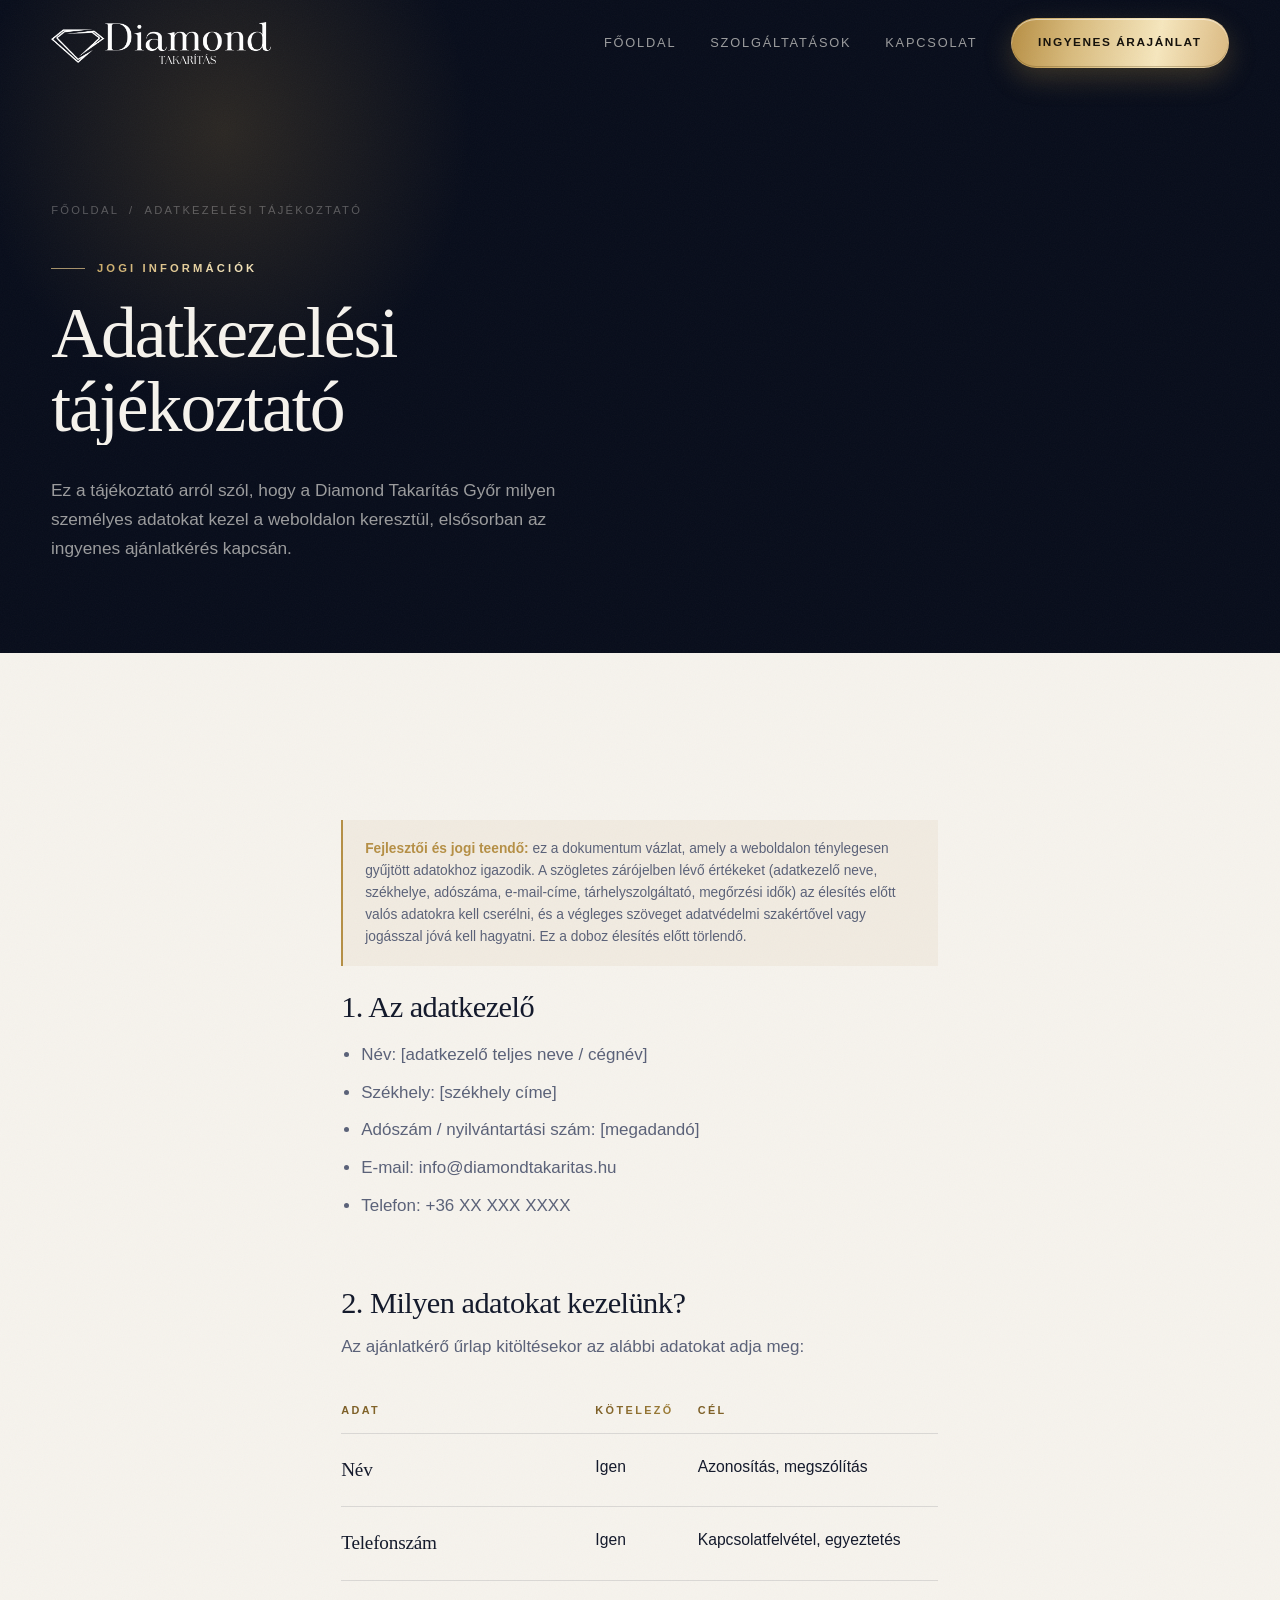
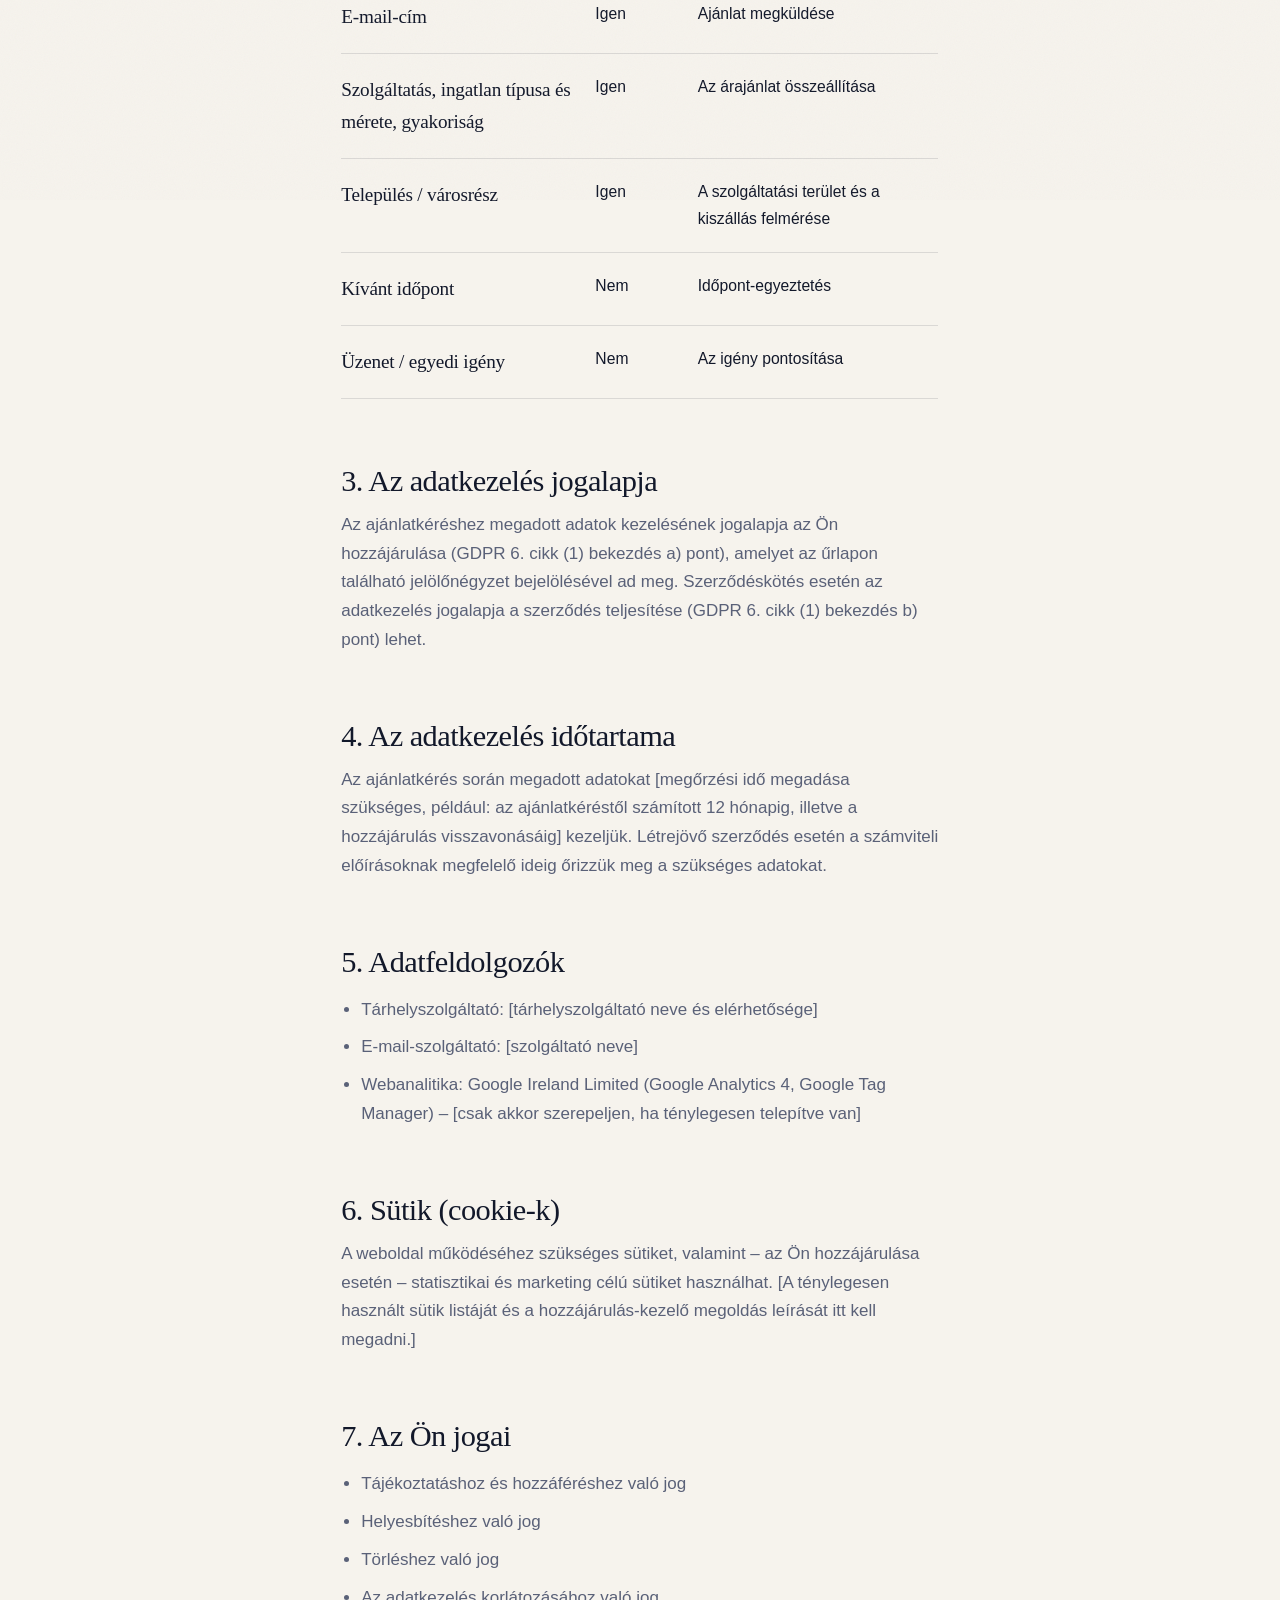
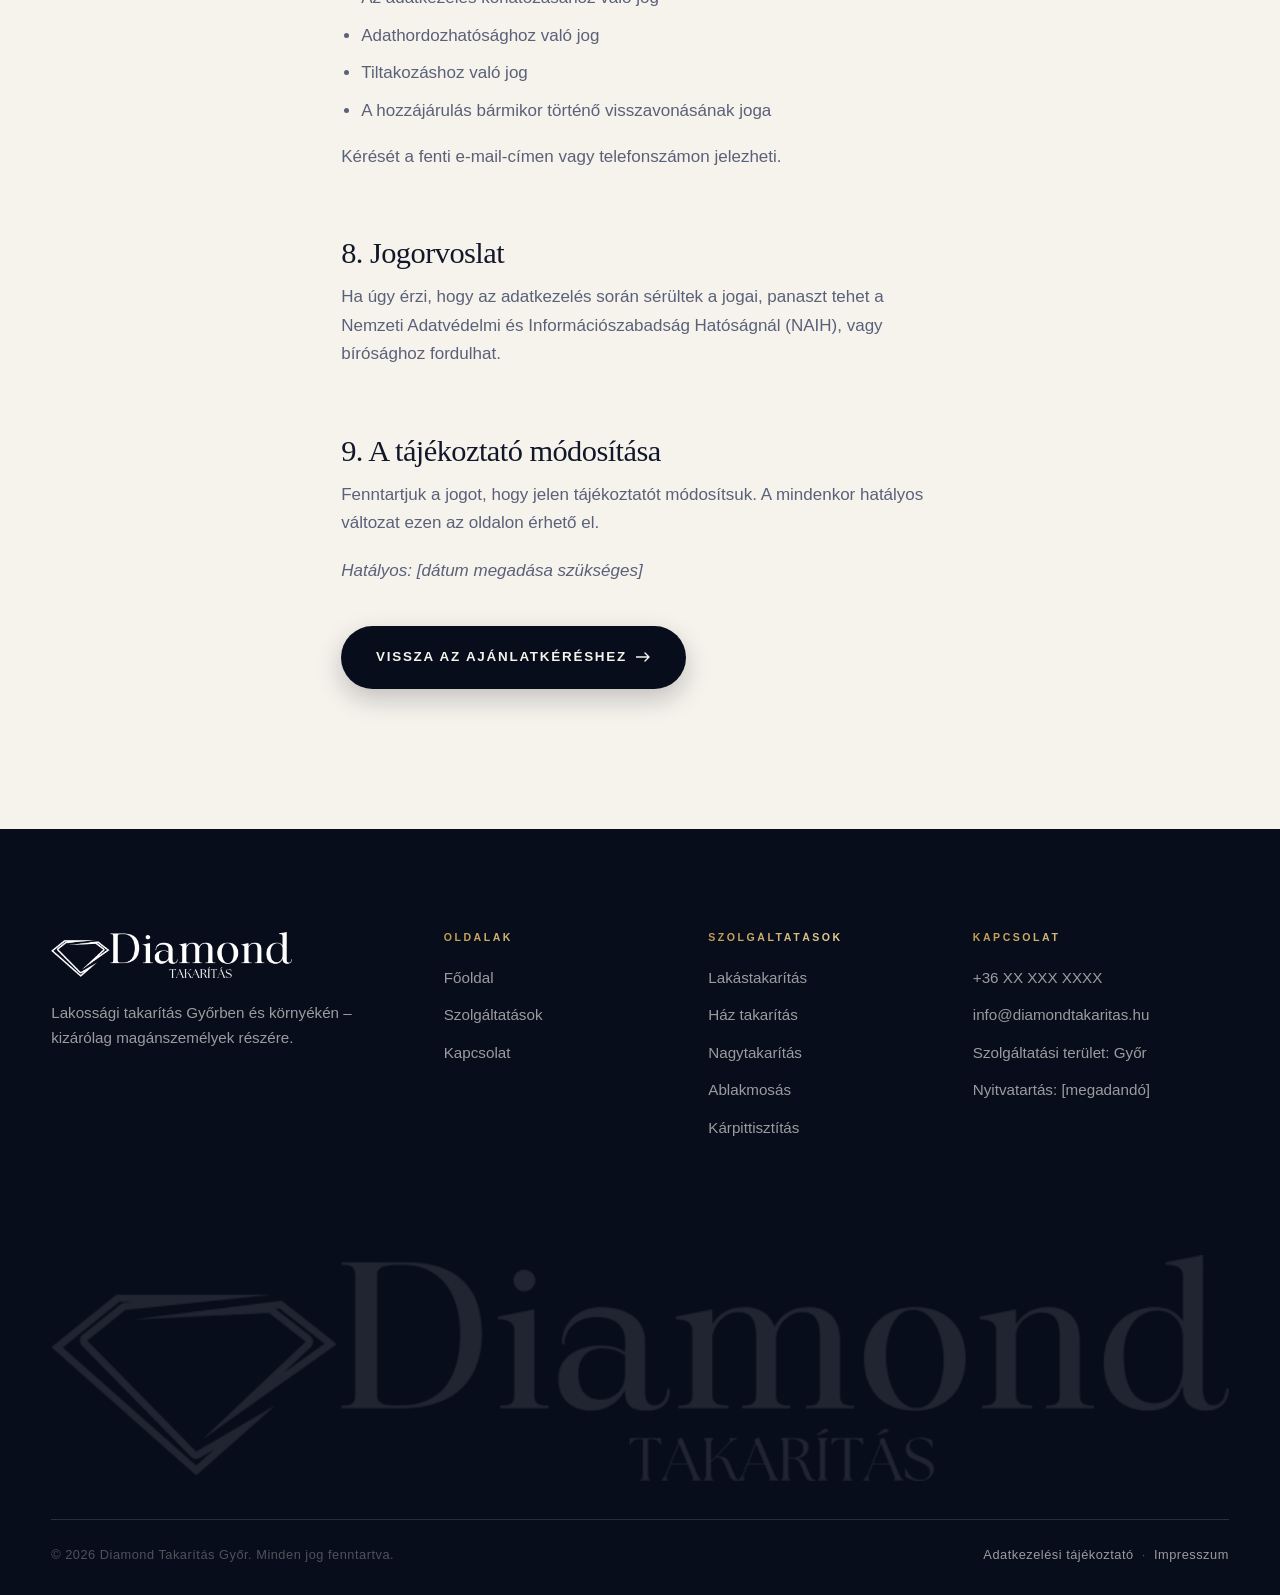
==== commit 0c7e3500: "Add content-hash cache busting to CSS and JS links GitHub Pages serves assets with max-age=600, so b" ====
--- a/site/adatkezelesi-tajekoztato/index.html
+++ b/site/adatkezelesi-tajekoztato/index.html
@@ -25,7 +25,7 @@
 <meta name="theme-color" content="#080D1B">
 <link rel="icon" href="../assets/img/favicon.ico" sizes="any">
 <link rel="apple-touch-icon" href="../assets/img/apple-touch-icon.png">
-<link rel="stylesheet" href="../assets/css/style.css">
+<link rel="stylesheet" href="../assets/css/style.css?v=50d1be87">
 
 <!-- FEJLESZTŐI TEENDŐ: Google Tag Manager konténer (GTM-XXXXXXX) beillesztése ide -->
 
@@ -204,6 +204,6 @@
   <a class="btn" href="../kapcsolat/#arajanlat" data-cta="Árajánlatot kérek" data-position="sticky-mobil"><span>Árajánlatot kérek</span></a>
 </div>
 
-<script src="../assets/js/main.js" defer></script>
+<script src="../assets/js/main.js?v=09622dc5" defer></script>
 </body>
 </html>
--- a/site/assets/css/style.css
+++ b/site/assets/css/style.css
@@ -1217,3 +1217,156 @@
 
 .service__media { margin: clamp(28px, 4vw, 44px) 0; }
 .frame img { display: block; }
+
+/* =========================================================
+   29. Aranyozás – fémes felületek és finom csillogás
+   A gombok és a kiemelt feliratok lapos arany helyett
+   fémes átmenetet kapnak, végigfutó fényvisszaverődéssel.
+   ========================================================= */
+
+:root {
+  /* Gomb-felület: sötét perem → világos csúcsfény → sötét perem */
+  --gold-metal: linear-gradient(100deg,
+      #B78F44 0%, #D8BA7C 16%, #F6E7BE 38%, #DFC08A 54%,
+      #B78F44 76%, #D2B072 100%);
+  --gold-metal-bright: linear-gradient(100deg,
+      #D2B072 0%, #F3E3B9 28%, #FDF6E2 48%, #EAD3A1 70%, #D2B072 100%);
+
+  /* Szöveg-aranyozás. Világos háttéren tudatosan sötétebb az olvashatóságért. */
+  --gold-text: linear-gradient(100deg, #7A5C24 0%, #A8873C 45%, #7A5C24 100%);
+  --gold-hairline: #A8873C;
+}
+
+/* Sötét felületeken világosabb, ragyogóbb arany */
+.s-ink, .s-ink-2, .hero, .cta, .page-head, .footer, .marquee, .sticky-bar {
+  --gold-text: linear-gradient(100deg, #C09A4E 0%, #F4E4BB 42%, #D9BC80 62%, #C09A4E 100%);
+  --gold-hairline: var(--gold-lt);
+}
+
+/* ---------- Gombok ---------- */
+
+/* Csak a fő (arany) gomb kap fémes felületet – a körvonalas és a sötét
+   változat háttere marad, azok hoverre töltődnek arannyal. */
+.btn:not(.btn--outline):not(.btn--ink) {
+  background: var(--gold-metal);
+  background-size: 180% 100%;
+  background-position: 0% 0;
+  box-shadow:
+    inset 0 1px 0 rgba(255, 255, 255, .5),
+    inset 0 -1px 0 rgba(84, 60, 12, .28),
+    0 10px 28px rgba(181, 143, 69, .28);
+  transition: color .45s var(--ease), border-color .45s var(--ease),
+              transform .5s var(--ease), background-position 1.1s var(--ease),
+              box-shadow .5s var(--ease);
+}
+.btn:not(.btn--outline):not(.btn--ink):hover {
+  background-position: 100% 0;
+  box-shadow:
+    inset 0 1px 0 rgba(255, 255, 255, .65),
+    inset 0 -1px 0 rgba(84, 60, 12, .3),
+    0 14px 34px rgba(181, 143, 69, .42);
+}
+
+/* A fő gomb hoverre nem sötétedik, hanem fényesebb aranyra vált */
+.btn:not(.btn--outline):not(.btn--ink)::after { background: var(--gold-metal-bright); }
+.btn:not(.btn--outline):not(.btn--ink):hover,
+.btn:not(.btn--outline):not(.btn--ink):focus-visible { color: #14100A; }
+
+/* Végigfutó fénycsík */
+.btn:not(.btn--outline):not(.btn--ink)::before {
+  content: "";
+  position: absolute;
+  inset: -2px;
+  z-index: 1;
+  background: linear-gradient(102deg,
+      transparent 38%, rgba(255, 255, 255, .8) 50%, transparent 62%);
+  transform: translateX(-130%) skewX(-12deg);
+  pointer-events: none;
+  animation: gold-sheen 9s var(--ease-io) infinite;
+}
+.btn:not(.btn--outline):not(.btn--ink):hover::before {
+  animation: gold-sheen-hover 1.1s var(--ease) forwards;
+}
+
+@keyframes gold-sheen {
+  0%, 82%   { transform: translateX(-130%) skewX(-12deg); }
+  92%, 100% { transform: translateX(130%) skewX(-12deg); }
+}
+@keyframes gold-sheen-hover {
+  from { transform: translateX(-130%) skewX(-12deg); }
+  to   { transform: translateX(130%) skewX(-12deg); }
+}
+
+/* A körvonalas és sötét gombok arany kitöltése is fémes */
+.btn--outline::after, .btn--ink::after { background: var(--gold-metal); }
+.btn--outline { box-shadow: none; }
+.btn--outline:hover {
+  box-shadow: 0 12px 30px rgba(181, 143, 69, .26);
+  border-color: transparent;
+}
+.btn--ink {
+  box-shadow: 0 10px 26px rgba(8, 13, 27, .22);
+}
+
+/* ---------- Aranyozott feliratok ---------- */
+
+@supports ((-webkit-background-clip: text) or (background-clip: text)) {
+  .label,
+  .num,
+  .index__num,
+  .footer h2,
+  .contact-list strong,
+  thead th,
+  .service__num,
+  .panel__num,
+  .link {
+    background-image: var(--gold-text);
+    background-size: 220% 100%;
+    -webkit-background-clip: text;
+    background-clip: text;
+    color: transparent;
+  }
+
+  /* A hajszálvonalak és aláhúzások currentColor helyett külön színt kapnak,
+     különben az áttetsző szöveggel együtt eltűnnének. */
+  .label::before { background: var(--gold-hairline); opacity: .75; }
+  .link::after { background: var(--gold-hairline); }
+
+  /* A nagy, dekoratív számok lassan megcsillannak */
+  .service__num, .panel__num {
+    animation: gold-drift 14s ease-in-out infinite;
+  }
+  .link:hover { animation: gold-drift 1.4s var(--ease); }
+}
+
+@keyframes gold-drift {
+  0%, 100% { background-position: 0% 0; }
+  50%      { background-position: 100% 0; }
+}
+
+/* ---------- Apró arany részletek ---------- */
+
+.progress {
+  background: linear-gradient(90deg, #A8873C, #F4E4BB 45%, #D9BC80 70%, #A8873C);
+  background-size: 200% 100%;
+  animation: gold-drift 6s ease-in-out infinite;
+}
+
+a.index__row:hover .index__arrow,
+.anchor-nav a:hover {
+  background: var(--gold-metal);
+  border-color: transparent;
+  color: #14100A;
+}
+
+.marquee__item::after { color: var(--gold-lt); }
+.hero__meta span::before { background: var(--gold-lt); box-shadow: 0 0 6px rgba(216, 188, 133, .6); }
+.frame::after { border-color: rgba(232, 208, 155, .45); }
+
+.checklist li::before { border-color: var(--gold-hairline); }
+.s-ink .checklist li::before, .s-ink-2 .checklist li::before { border-color: var(--gold-lt); }
+
+/* Csökkentett mozgás esetén nincs csillogás, csak a fémes felület marad */
+@media (prefers-reduced-motion: reduce) {
+  .btn::before, .service__num, .panel__num, .progress, .link:hover { animation: none !important; }
+}
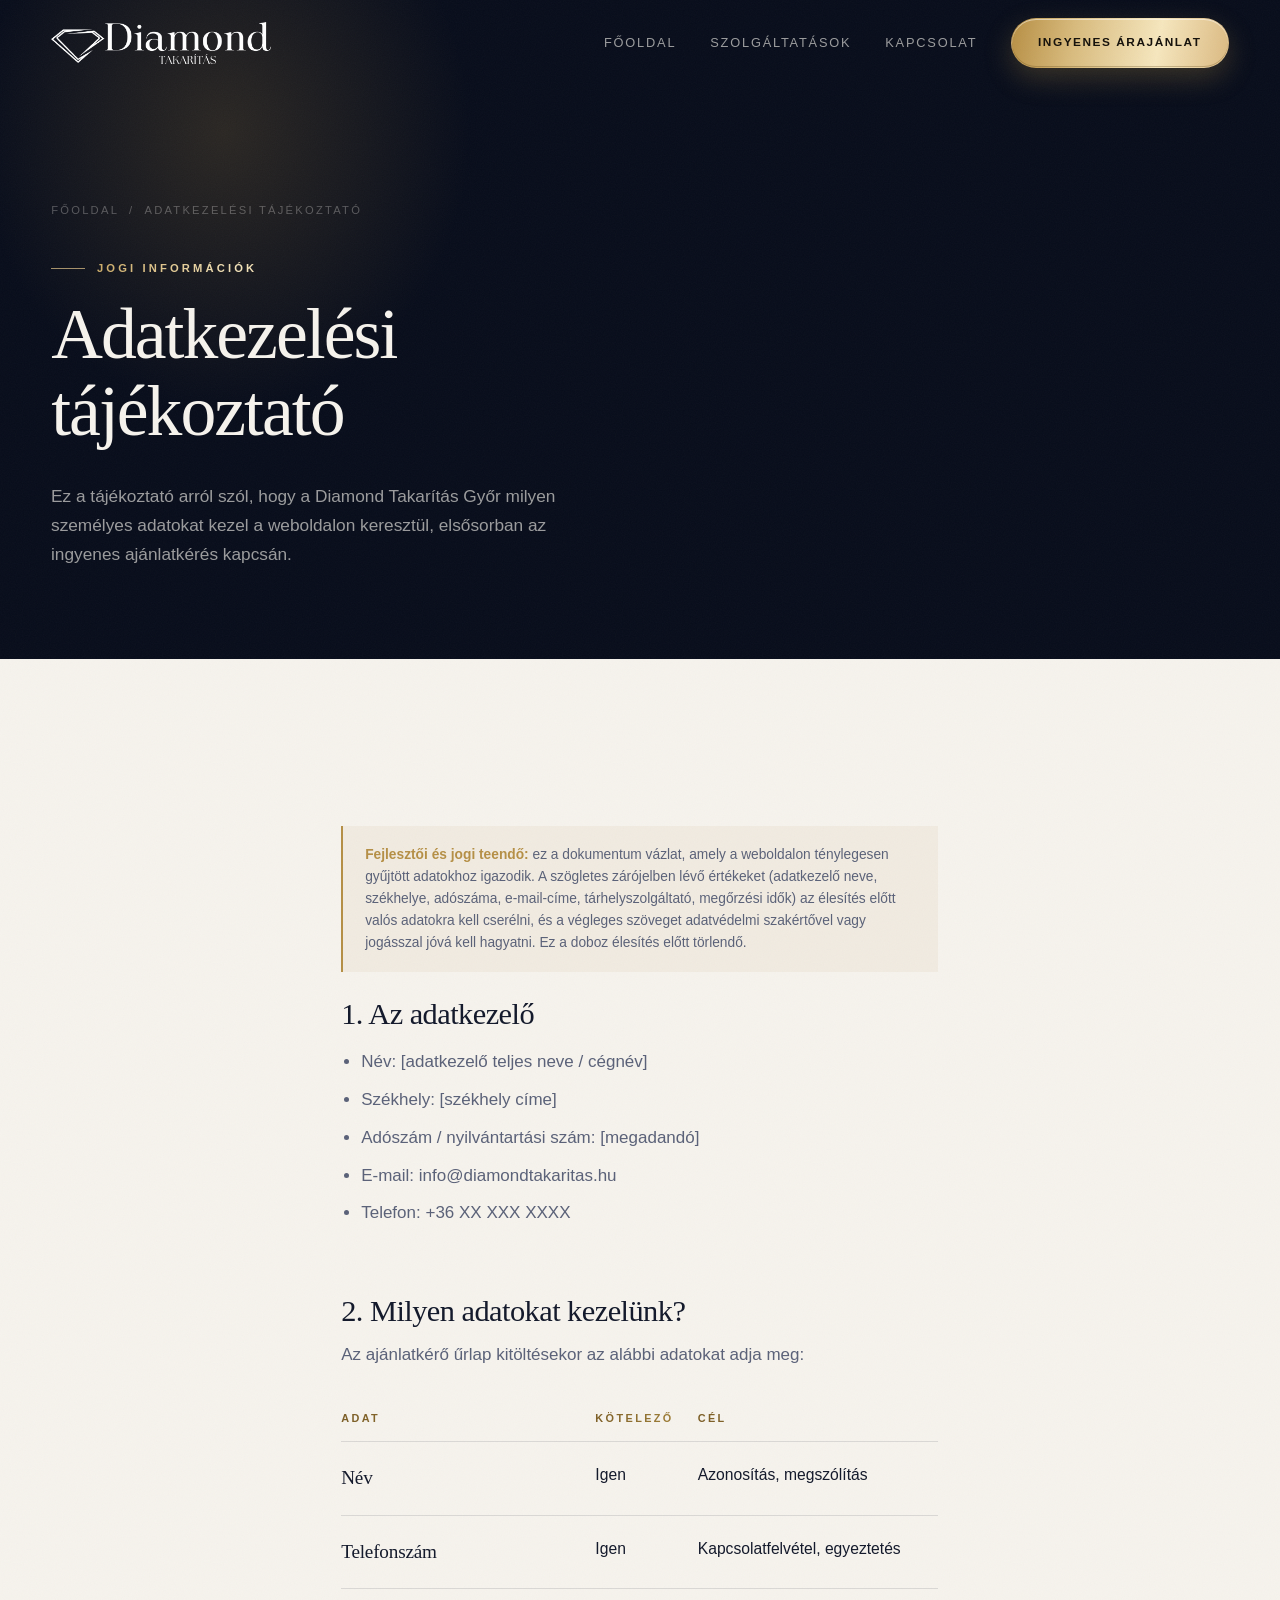
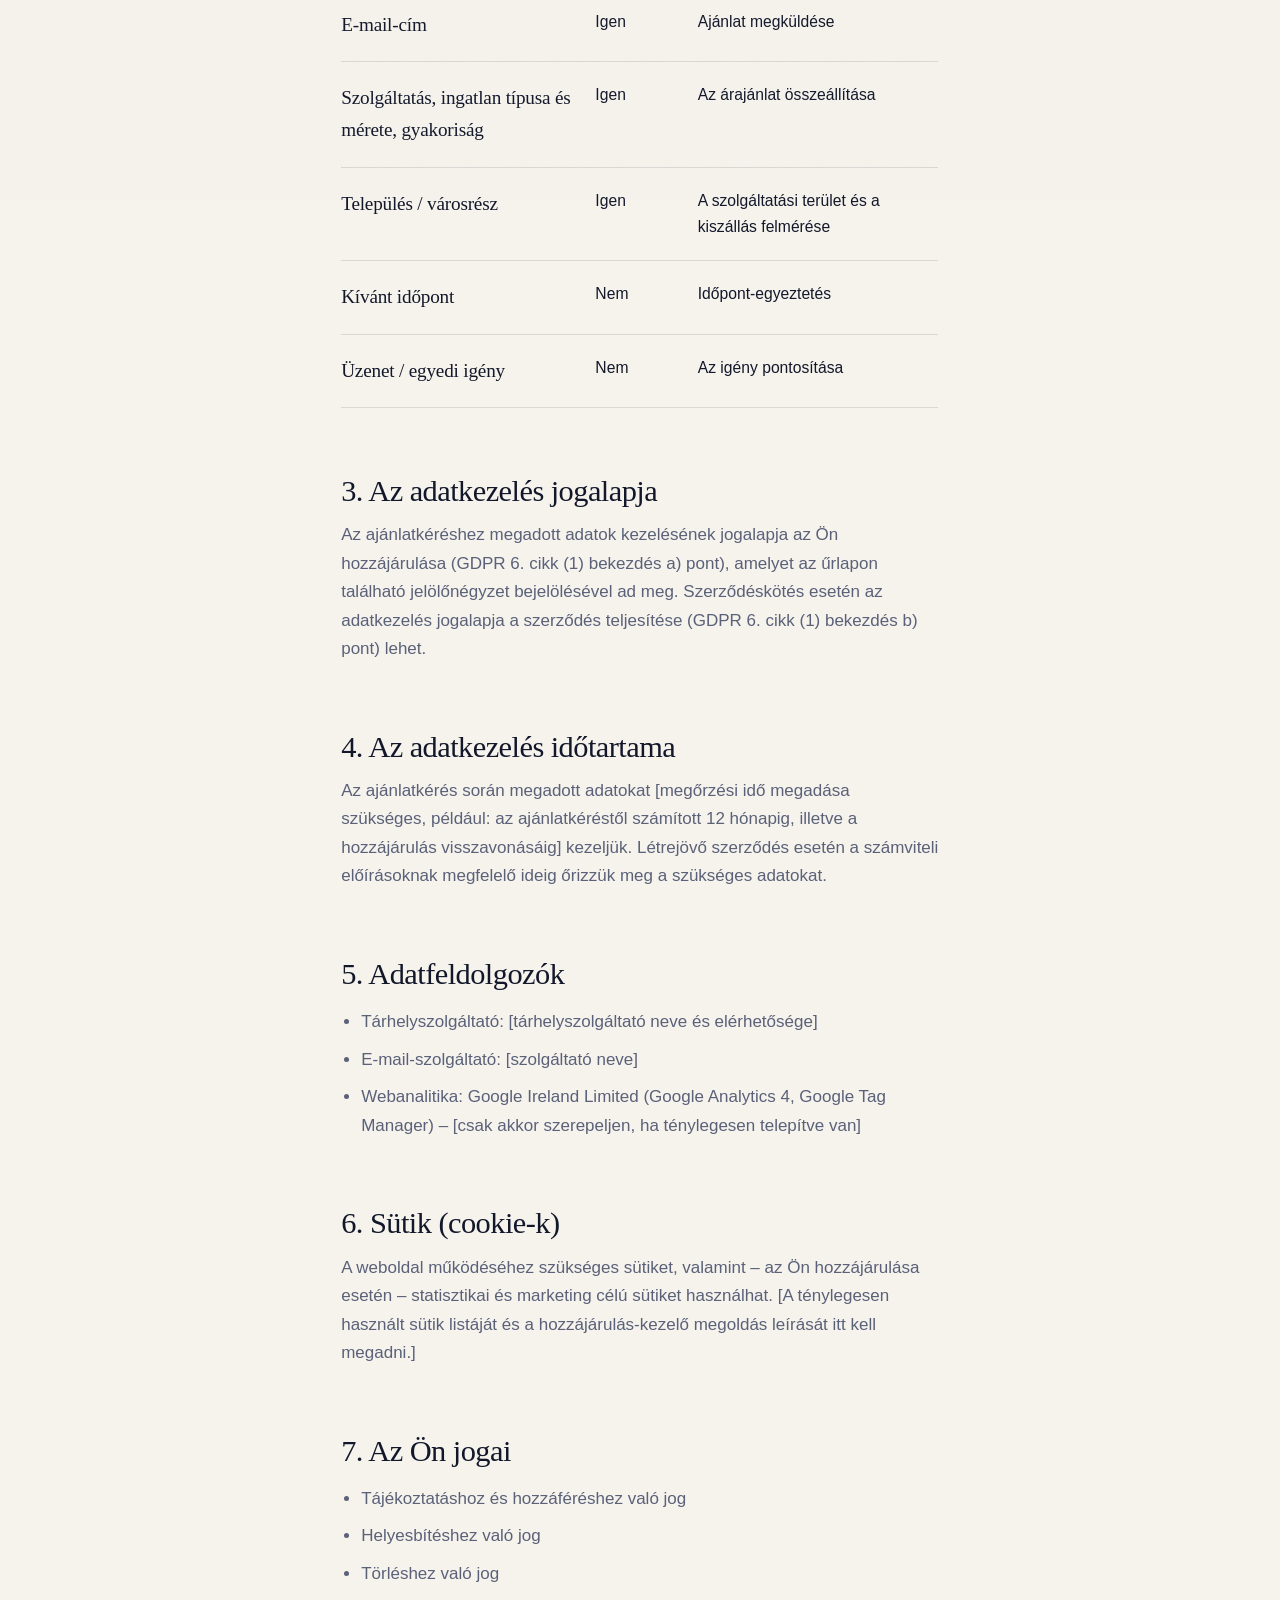
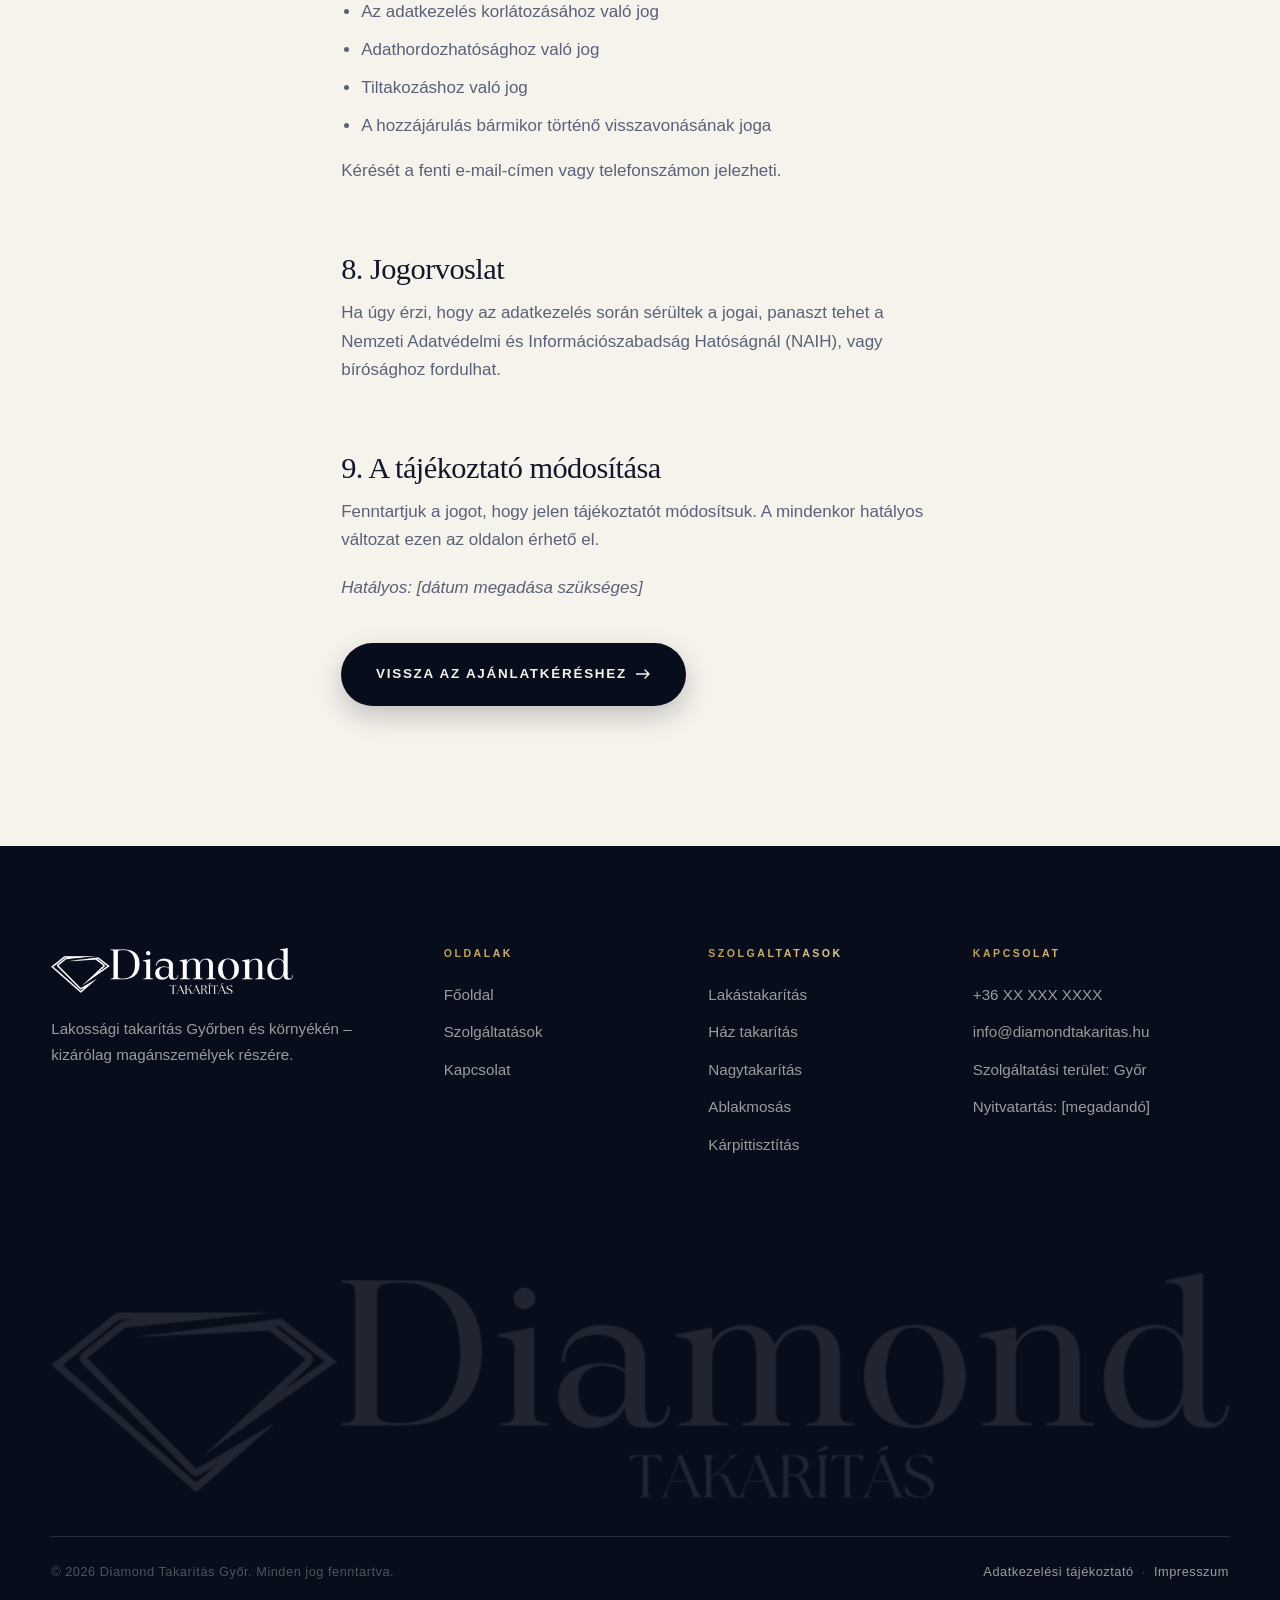
==== commit 09a8426d: "Stop headings from clipping descenders The word-mask reveal wraps every word in an overflow:hidden b" ====
--- a/site/adatkezelesi-tajekoztato/index.html
+++ b/site/adatkezelesi-tajekoztato/index.html
@@ -25,7 +25,7 @@
 <meta name="theme-color" content="#080D1B">
 <link rel="icon" href="../assets/img/favicon.ico" sizes="any">
 <link rel="apple-touch-icon" href="../assets/img/apple-touch-icon.png">
-<link rel="stylesheet" href="../assets/css/style.css?v=50d1be87">
+<link rel="stylesheet" href="../assets/css/style.css?v=15aa39b6">
 
 <!-- FEJLESZTŐI TEENDŐ: Google Tag Manager konténer (GTM-XXXXXXX) beillesztése ide -->
 
--- a/site/assets/css/style.css
+++ b/site/assets/css/style.css
@@ -83,7 +83,7 @@
 h1, h2, h3, h4 {
   font-family: var(--font-display);
   font-weight: 500;
-  line-height: 1.04;
+  line-height: 1.08;
   letter-spacing: -.018em;
   margin: 0 0 .44em;
   text-wrap: balance;
@@ -456,7 +456,7 @@
 
 .hero h1 {
   font-size: var(--fs-display);
-  line-height: .98;
+  line-height: 1.02;
   letter-spacing: -.03em;
   margin-bottom: .34em;
   color: var(--on-ink);
@@ -1134,10 +1134,19 @@
 [data-reveal="clip"].is-in > * { clip-path: inset(0 0 0 0); }
 
 /* Szó-alapú cím-reveal (JS bontja szavakra) */
-.split-word { display: inline-block; overflow: hidden; vertical-align: top; }
+/* A maszk alul kap egy kis ráhagyást, különben levágná a g/j/y szárát;
+   a negatív margó miatt a tördelés és a sorköz nem változik. */
+.split-word {
+  display: inline-block;
+  overflow: hidden;
+  vertical-align: top;
+  padding-bottom: .22em;
+  margin-bottom: -.22em;
+}
 .split-word > span {
   display: inline-block;
-  transform: translateY(105%);
+  /* 135%: a ráhagyás alá is beér, így induláskor tényleg nem látszik ki */
+  transform: translateY(135%);
   transition: transform 1.05s var(--ease);
   transition-delay: var(--wd, 0s);
 }
